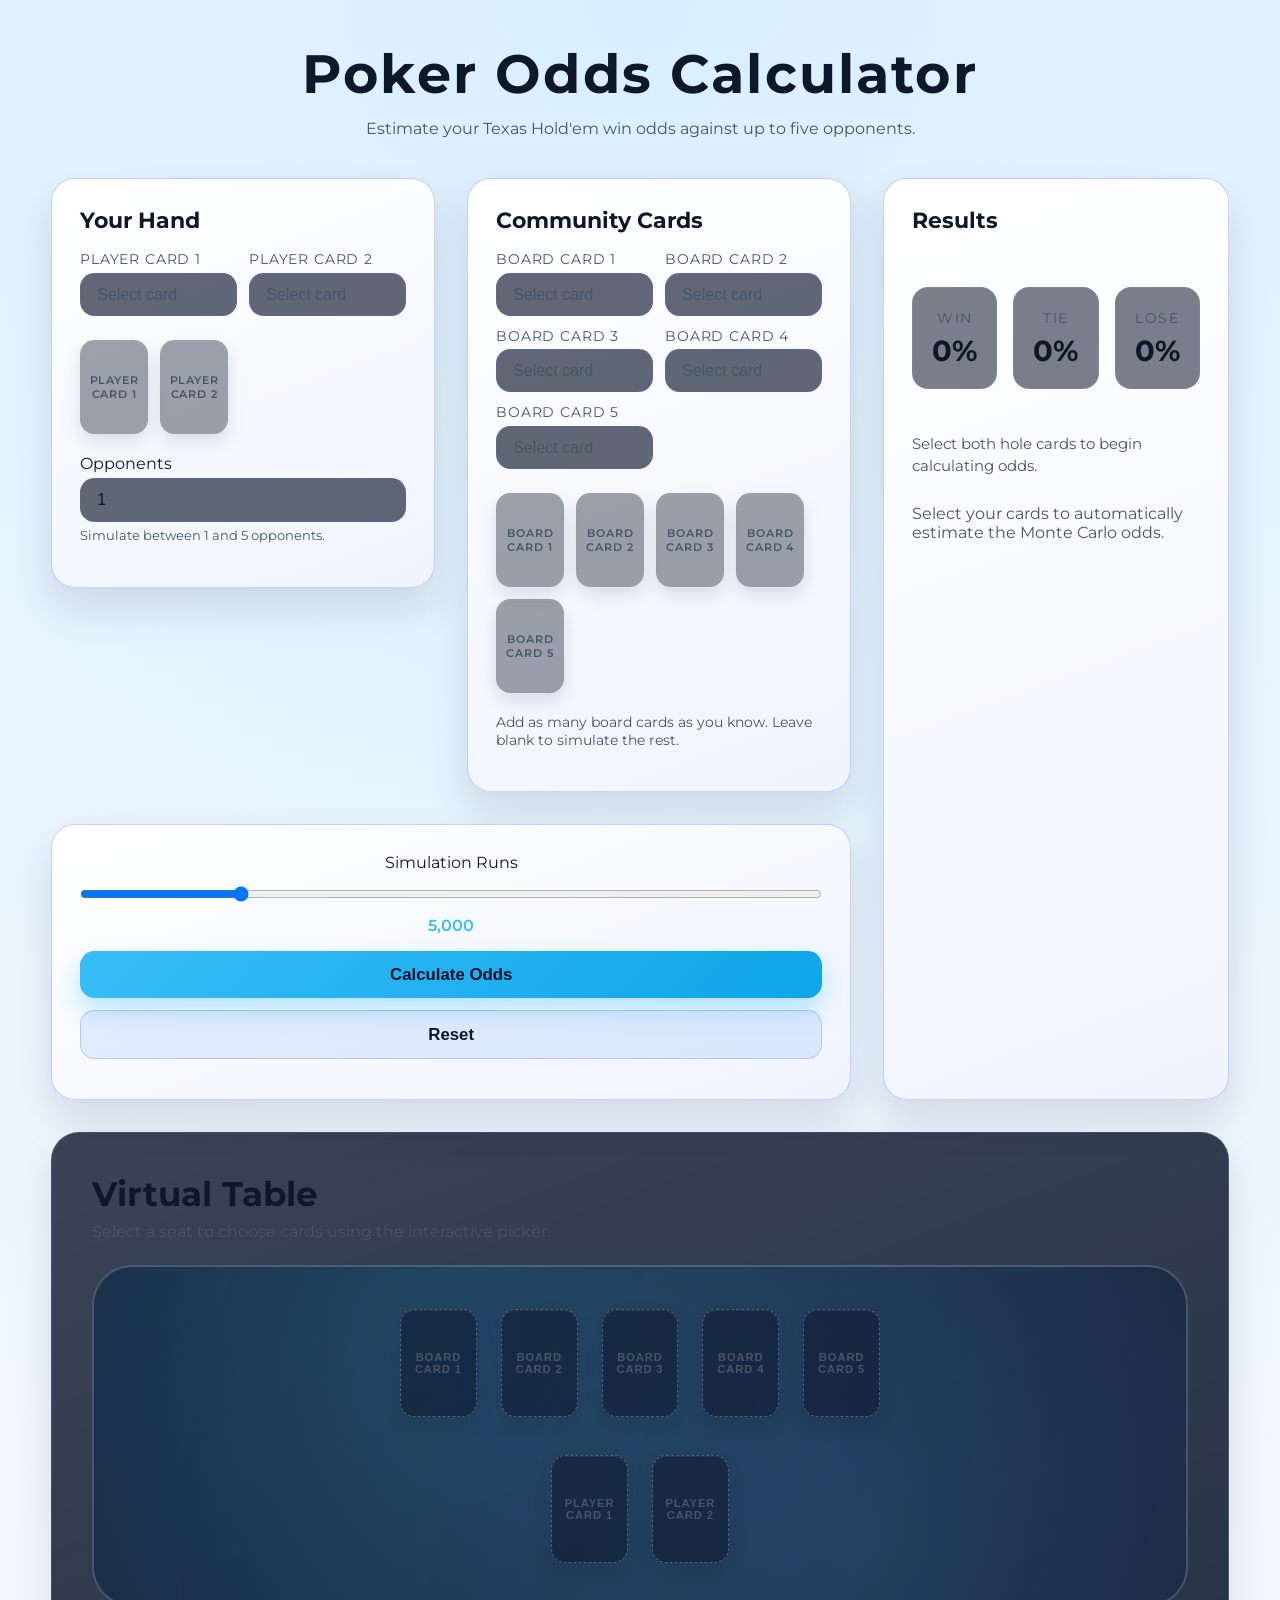
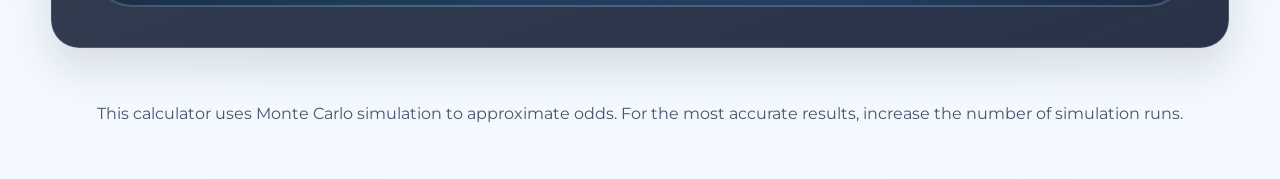
==== index.html @ e9b0ebd6 "Add interactive table picker for card selection" ====
<!DOCTYPE html>
<html lang="en">
  <head>
    <meta charset="UTF-8" />
    <meta name="viewport" content="width=device-width, initial-scale=1.0" />
    <title>Poker Odds Calculator</title>
    <link rel="stylesheet" href="styles.css" />
    <link rel="preconnect" href="https://fonts.googleapis.com" />
    <link rel="preconnect" href="https://fonts.gstatic.com" crossorigin />
    <link
      href="https://fonts.googleapis.com/css2?family=Montserrat:wght@400;600;700&display=swap"
      rel="stylesheet"
    />
  </head>
  <body>
    <header class="app-header">
      <h1>Poker Odds Calculator</h1>
      <p>Estimate your Texas Hold'em win odds against up to five opponents.</p>
    </header>

    <main class="app-container">
      <section class="poker-table" aria-label="Interactive poker table">
        <div class="table-intro">
          <h2>Virtual Table</h2>
          <p>Select a seat to choose cards using the interactive picker.</p>
        </div>
        <div class="table-felt">
          <div class="table-row table-row--board" role="group" aria-label="Community cards">
            <button
              type="button"
              class="table-card-slot"
              data-card-slot="community-cards-1"
            ></button>
            <button
              type="button"
              class="table-card-slot"
              data-card-slot="community-cards-2"
            ></button>
            <button
              type="button"
              class="table-card-slot"
              data-card-slot="community-cards-3"
            ></button>
            <button
              type="button"
              class="table-card-slot"
              data-card-slot="community-cards-4"
            ></button>
            <button
              type="button"
              class="table-card-slot"
              data-card-slot="community-cards-5"
            ></button>
          </div>
          <div class="table-row table-row--player" role="group" aria-label="Your hand">
            <button
              type="button"
              class="table-card-slot"
              data-card-slot="player-cards-1"
            ></button>
            <button
              type="button"
              class="table-card-slot"
              data-card-slot="player-cards-2"
            ></button>
          </div>
        </div>
      </section>

      <section class="card-inputs card-inputs--player">
        <h2>Your Hand</h2>
        <div class="card-select-group" id="player-cards"></div>
        <div
          class="card-preview"
          id="player-preview"
          aria-live="polite"
          aria-label="Selected player cards"
        ></div>

        <div class="form-row">
          <label for="opponent-count">Opponents</label>
          <input
            id="opponent-count"
            type="number"
            min="1"
            max="5"
            value="1"
            aria-describedby="opponent-help"
          />
          <small id="opponent-help">Simulate between 1 and 5 opponents.</small>
        </div>
      </section>

      <section class="card-inputs card-inputs--community">
        <h2>Community Cards</h2>
        <div class="card-select-group" id="community-cards"></div>
        <div
          class="card-preview"
          id="community-preview"
          aria-live="polite"
          aria-label="Selected community cards"
        ></div>
        <p class="helper-text">
          Add as many board cards as you know. Leave blank to simulate the rest.
        </p>
      </section>

      <section class="controls">
        <div class="form-row slider-row">
          <label for="simulation-count">Simulation Runs</label>
          <input
            id="simulation-count"
            type="range"
            min="1000"
            max="20000"
            step="1000"
            value="5000"
          />
          <output id="simulation-output" for="simulation-count">5,000</output>
        </div>

        <button id="calculate-button" class="primary-button">Calculate Odds</button>
        <button id="reset-button" class="secondary-button">Reset</button>
      </section>

      <section class="results" aria-live="polite">
        <h2>Results</h2>
        <div class="results-grid">
          <div class="result-card">
            <span class="result-label">Win</span>
            <span class="result-value" id="win-percentage">0%</span>
          </div>
          <div class="result-card">
            <span class="result-label">Tie</span>
            <span class="result-value" id="tie-percentage">0%</span>
          </div>
          <div class="result-card">
            <span class="result-label">Lose</span>
            <span class="result-value" id="loss-percentage">0%</span>
          </div>
        </div>
        <p class="hand-summary" id="hand-summary">
          Select your cards to see them displayed here and learn your current best hand.
        </p>
        <p class="results-meta" id="results-meta">
          Select your cards to automatically run a Monte Carlo simulation. You can also
          press "Calculate" to refresh on demand.
        </p>
      </section>
    </main>

    <footer class="app-footer">
      <p>
        This calculator uses Monte Carlo simulation to approximate odds. For the most
        accurate results, increase the number of simulation runs.
      </p>
    </footer>

    <div class="card-modal" id="card-modal" aria-hidden="true" role="dialog" aria-modal="true">
      <div class="card-modal__backdrop" data-modal-close></div>
      <div class="card-modal__dialog" role="document">
        <header class="card-modal__header">
          <h3 id="card-modal-title">Choose a card</h3>
          <p id="card-modal-subtitle">Select an available card for this position.</p>
          <button type="button" class="card-modal__close" data-modal-close aria-label="Close picker">
            &times;
          </button>
        </header>
        <div class="card-modal__grid" id="card-choice-grid"></div>
        <div class="card-modal__actions">
          <button type="button" class="secondary-button" id="card-clear-button">Clear card</button>
          <button type="button" class="secondary-button" data-modal-close>Cancel</button>
        </div>
      </div>
    </div>

    <script src="script.js"></script>
  </body>
</html>
---- styles.css ----
:root {
  color-scheme: dark light;
  font-family: 'Montserrat', system-ui, -apple-system, BlinkMacSystemFont,
    'Segoe UI', sans-serif;
  --bg: #0f172a;
  --surface: #111c34;
  --surface-alt: #1b2945;
  --accent: #38bdf8;
  --accent-strong: #0ea5e9;
  --text: #f8fafc;
  --text-muted: #cbd5f5;
  --card-red: #f87171;
  --card-black: #f8fafc;
  --border: rgba(148, 163, 184, 0.3);
  --shadow: rgba(15, 23, 42, 0.4);
}

* {
  box-sizing: border-box;
}

body {
  margin: 0;
  background: radial-gradient(circle at top, rgba(59, 130, 246, 0.15), transparent),
    var(--bg);
  color: var(--text);
  min-height: 100vh;
  display: flex;
  flex-direction: column;
}

.app-header,
.app-footer {
  text-align: center;
  padding: 2.5rem 1.5rem 1.5rem;
}

.app-header h1 {
  margin: 0;
  font-size: clamp(2rem, 3vw + 1rem, 3.5rem);
  letter-spacing: 0.04em;
}

.app-header p {
  margin-top: 0.75rem;
  color: var(--text-muted);
}

.app-container {
  width: min(1100px, 92vw);
  margin: 0 auto;
  display: grid;
  gap: 2rem;
  grid-template-columns: repeat(auto-fit, minmax(280px, 1fr));
  align-items: start;
}

.poker-table {
  grid-column: 1 / -1;
  display: grid;
  gap: 1.5rem;
  background: linear-gradient(160deg, rgba(15, 23, 42, 0.8), rgba(17, 28, 52, 0.9));
  border-radius: 1.75rem;
  padding: clamp(1.5rem, 2vw + 1rem, 2.5rem);
  box-shadow: 0 20px 40px var(--shadow);
  border: 1px solid rgba(148, 163, 184, 0.25);
}

.table-intro h2 {
  margin: 0;
  font-size: clamp(1.5rem, 1.5vw + 1rem, 2.1rem);
}

.table-intro p {
  margin: 0.5rem 0 0;
  color: var(--text-muted);
}

.table-felt {
  background: radial-gradient(circle at 30% 20%, rgba(56, 189, 248, 0.2), transparent),
    radial-gradient(circle at 70% 80%, rgba(96, 165, 250, 0.18), transparent),
    rgba(15, 23, 42, 0.8);
  border-radius: 2.5rem;
  padding: clamp(1.5rem, 2vw + 1rem, 2.75rem);
  border: 2px solid rgba(148, 163, 184, 0.35);
  display: grid;
  gap: clamp(1.25rem, 2vw, 2.25rem);
  position: relative;
}

.table-row {
  display: flex;
  justify-content: center;
  gap: clamp(0.75rem, 2vw, 1.5rem);
  flex-wrap: wrap;
}

.table-row--player {
  margin-top: clamp(0.5rem, 1vw, 1rem);
}

.table-card-slot {
  background: none;
  border: none;
  padding: 0;
  cursor: pointer;
  display: inline-flex;
  border-radius: 1rem;
  transition: transform 0.2s ease, box-shadow 0.2s ease;
}

.table-card-slot:focus-visible {
  outline: none;
  box-shadow: 0 0 0 3px rgba(56, 189, 248, 0.6);
}

.table-card-slot:hover .card-visual {
  transform: translateY(-3px);
}

.table-card-slot .card-visual {
  width: clamp(76px, 6vw, 92px);
  height: clamp(108px, 7.5vw, 128px);
}

.table-card-slot .card-visual.card-empty {
  background: rgba(15, 23, 42, 0.55);
  border-style: dashed;
}

.card-inputs,
.controls,
.results {
  background: linear-gradient(160deg, var(--surface), var(--surface-alt));
  border-radius: 1.5rem;
  padding: 1.75rem;
  box-shadow: 0 20px 40px var(--shadow);
  border: 1px solid var(--border);
}

.card-inputs h2,
.controls h2,
.results h2 {
  margin-top: 0;
  font-size: 1.35rem;
}

.card-select-group {
  display: grid;
  grid-template-columns: repeat(auto-fit, minmax(120px, 1fr));
  gap: 0.75rem;
  margin: 1rem 0 1.5rem;
}

.card-select {
  display: flex;
  flex-direction: column;
  gap: 0.35rem;
}

.card-select label {
  font-size: 0.85rem;
  letter-spacing: 0.06em;
  text-transform: uppercase;
  color: var(--text-muted);
}

.card-preview {
  display: flex;
  flex-wrap: wrap;
  gap: 0.75rem;
  margin: 0.5rem 0 1.25rem;
}

.card-visual {
  width: 68px;
  height: 94px;
  border-radius: 0.9rem;
  border: 1px solid rgba(148, 163, 184, 0.4);
  background: linear-gradient(145deg, rgba(15, 23, 42, 0.95), rgba(17, 25, 40, 0.9));
  display: flex;
  flex-direction: column;
  align-items: center;
  justify-content: center;
  gap: 0.2rem;
  box-shadow: inset 0 1px 0 rgba(255, 255, 255, 0.06), 0 8px 18px var(--shadow);
  font-weight: 600;
  color: var(--text);
  transition: transform 0.2s ease, box-shadow 0.2s ease;
}

.card-visual:not(.card-empty):hover {
  transform: translateY(-2px);
  box-shadow: inset 0 1px 0 rgba(255, 255, 255, 0.1), 0 12px 26px var(--shadow);
}

.card-visual.card-red .card-rank,
.card-visual.card-red .card-suit {
  color: var(--card-red);
}

.card-empty {
  background: rgba(15, 23, 42, 0.4);
  border: 1px dashed rgba(148, 163, 184, 0.45);
  color: var(--text-muted);
}

.card-slot {
  font-size: 0.7rem;
  text-transform: uppercase;
  letter-spacing: 0.08em;
  text-align: center;
  padding: 0 0.5rem;
}

.card-rank {
  font-size: 1.8rem;
  line-height: 1;
}

.card-suit {
  font-size: 1.35rem;
  line-height: 1;
}

.card-modal {
  position: fixed;
  inset: 0;
  display: none;
  align-items: center;
  justify-content: center;
  padding: 1.5rem;
  z-index: 1000;
}

.card-modal.is-open {
  display: flex;
}

.card-modal__backdrop {
  position: absolute;
  inset: 0;
  background: rgba(8, 15, 30, 0.8);
  backdrop-filter: blur(6px);
}

.card-modal__dialog {
  position: relative;
  background: linear-gradient(165deg, rgba(17, 27, 45, 0.98), rgba(11, 17, 30, 0.92));
  border-radius: 1.5rem;
  padding: clamp(1.5rem, 2vw + 1rem, 2.5rem);
  border: 1px solid rgba(148, 163, 184, 0.35);
  box-shadow: 0 20px 60px rgba(8, 15, 30, 0.8);
  width: min(640px, 94vw);
  max-height: 90vh;
  display: flex;
  flex-direction: column;
  gap: 1.25rem;
}

.card-modal__header {
  display: flex;
  flex-direction: column;
  gap: 0.35rem;
}

.card-modal__header h3 {
  margin: 0;
  font-size: 1.5rem;
}

.card-modal__header p {
  margin: 0;
  color: var(--text-muted);
  font-size: 0.95rem;
}

.card-modal__close {
  position: absolute;
  top: 1rem;
  right: 1rem;
  width: 2.25rem;
  height: 2.25rem;
  border-radius: 50%;
  border: none;
  background: rgba(148, 163, 184, 0.15);
  color: var(--text);
  font-size: 1.5rem;
  cursor: pointer;
  transition: background 0.2s ease, transform 0.2s ease;
}

.card-modal__close:hover {
  background: rgba(56, 189, 248, 0.25);
  transform: rotate(90deg);
}

.card-modal__grid {
  display: grid;
  grid-template-columns: repeat(auto-fit, minmax(88px, 1fr));
  gap: 0.75rem;
  overflow-y: auto;
  padding-right: 0.35rem;
}

.card-choice {
  background: none;
  border: none;
  padding: 0;
  cursor: pointer;
  border-radius: 1rem;
  transition: transform 0.2s ease, box-shadow 0.2s ease;
}

.card-choice:focus-visible {
  outline: none;
  box-shadow: 0 0 0 3px rgba(56, 189, 248, 0.6);
}

.card-choice:hover .card-visual {
  transform: translateY(-3px);
}

.card-choice[disabled] {
  cursor: not-allowed;
  opacity: 0.4;
}

.card-choice.selected .card-visual {
  box-shadow: 0 0 0 3px rgba(56, 189, 248, 0.5), 0 12px 24px var(--shadow);
}

.card-choice .card-visual {
  width: 72px;
  height: 100px;
}

.card-modal__actions {
  display: flex;
  justify-content: flex-end;
  gap: 0.75rem;
  flex-wrap: wrap;
}

.card-modal__actions .secondary-button {
  min-width: 120px;
}

body.modal-open {
  overflow: hidden;
}

select,
input[type='number'] {
  appearance: none;
  background: rgba(15, 23, 42, 0.65);
  border: 1px solid var(--border);
  border-radius: 0.9rem;
  padding: 0.75rem 1rem;
  color: var(--text);
  font-size: 1rem;
  transition: border 0.2s ease, box-shadow 0.2s ease;
}

select:focus,
input[type='number']:focus,
input[type='range']:focus {
  outline: none;
  border-color: var(--accent);
  box-shadow: 0 0 0 3px rgba(56, 189, 248, 0.35);
}

.form-row {
  display: flex;
  flex-direction: column;
  gap: 0.35rem;
  margin-bottom: 1rem;
}

small {
  color: var(--text-muted);
  font-size: 0.8rem;
}

.helper-text {
  margin-top: 0;
  color: var(--text-muted);
  font-size: 0.9rem;
}

.slider-row {
  align-items: center;
  gap: 0.75rem;
}

#simulation-count {
  width: 100%;
}

output {
  font-weight: 600;
  color: var(--accent);
}

.primary-button,
.secondary-button {
  width: 100%;
  padding: 0.85rem 1rem;
  font-size: 1.05rem;
  border-radius: 0.9rem;
  border: none;
  cursor: pointer;
  font-weight: 600;
  transition: transform 0.15s ease, box-shadow 0.2s ease, background 0.2s ease;
  margin-bottom: 0.75rem;
}

.primary-button {
  background: linear-gradient(135deg, var(--accent), var(--accent-strong));
  color: #04122c;
  box-shadow: 0 12px 25px rgba(56, 189, 248, 0.35);
}

.primary-button:hover {
  transform: translateY(-2px);
  box-shadow: 0 16px 30px rgba(56, 189, 248, 0.45);
}

.secondary-button {
  background: rgba(15, 23, 42, 0.65);
  color: var(--text);
  border: 1px solid var(--border);
}

.secondary-button:hover {
  background: rgba(15, 23, 42, 0.85);
}

.results-grid {
  display: grid;
  grid-template-columns: repeat(auto-fit, minmax(140px, 1fr));
  gap: 1rem;
  margin: 1rem 0 1.5rem;
}

.result-card {
  background: rgba(15, 23, 42, 0.55);
  border-radius: 1rem;
  padding: 1.25rem 1rem;
  text-align: center;
  border: 1px solid rgba(148, 163, 184, 0.2);
}

@media (min-width: 1080px) {
  .app-container {
    width: min(1280px, 92vw);
    grid-template-columns: minmax(320px, 1fr) minmax(320px, 1fr) minmax(320px, 0.9fr);
    grid-template-areas:
      'player community results'
      'controls controls results';
  }

  .card-inputs--player {
    grid-area: player;
  }

  .card-inputs--community {
    grid-area: community;
  }

  .controls {
    grid-area: controls;
  }

  .results {
    grid-area: results;
    display: flex;
    flex-direction: column;
    gap: 1.25rem;
    min-height: 100%;
  }

  .results .hand-summary {
    margin-top: 0;
  }

  .results-grid {
    grid-template-columns: repeat(3, minmax(0, 1fr));
  }

  .results-meta {
    margin-top: auto;
  }
}

.result-label {
  text-transform: uppercase;
  font-size: 0.85rem;
  color: var(--text-muted);
  letter-spacing: 0.1em;
}

.result-value {
  display: block;
  font-size: 1.8rem;
  font-weight: 700;
  margin-top: 0.35rem;
}

.results-meta {
  margin: 0;
  color: var(--text-muted);
}

.hand-summary {
  margin: 1.5rem 0 0.35rem;
  color: var(--text-muted);
  font-size: 0.95rem;
  line-height: 1.5;
}

.results-meta.error {
  color: #fca5a5;
}

.app-footer {
  margin-top: auto;
  color: var(--text-muted);
  padding-bottom: 2.5rem;
}

@media (max-width: 768px) {
  .app-container {
    width: min(540px, 94vw);
    grid-template-columns: 1fr;
  }

  .card-select-group {
    grid-template-columns: repeat(auto-fit, minmax(140px, 1fr));
  }
}

@media (max-width: 520px) {
  body {
    font-size: 15px;
  }

  .app-header,
  .app-footer {
    padding-inline: 1rem;
  }

  .card-select-group {
    grid-template-columns: repeat(2, minmax(0, 1fr));
  }

  .results-grid {
    grid-template-columns: 1fr;
  }
}

@media (prefers-color-scheme: light) {
  :root {
    --bg: #f5f9ff;
    --surface: #ffffff;
    --surface-alt: #eff4ff;
    --text: #0f172a;
    --text-muted: #475569;
    --border: rgba(99, 102, 241, 0.3);
    --shadow: rgba(15, 23, 42, 0.12);
  }

  body {
    background: radial-gradient(circle at top, rgba(14, 165, 233, 0.12), transparent),
      var(--bg);
  }

  .secondary-button {
    background: rgba(59, 130, 246, 0.12);
    color: var(--text);
  }
}
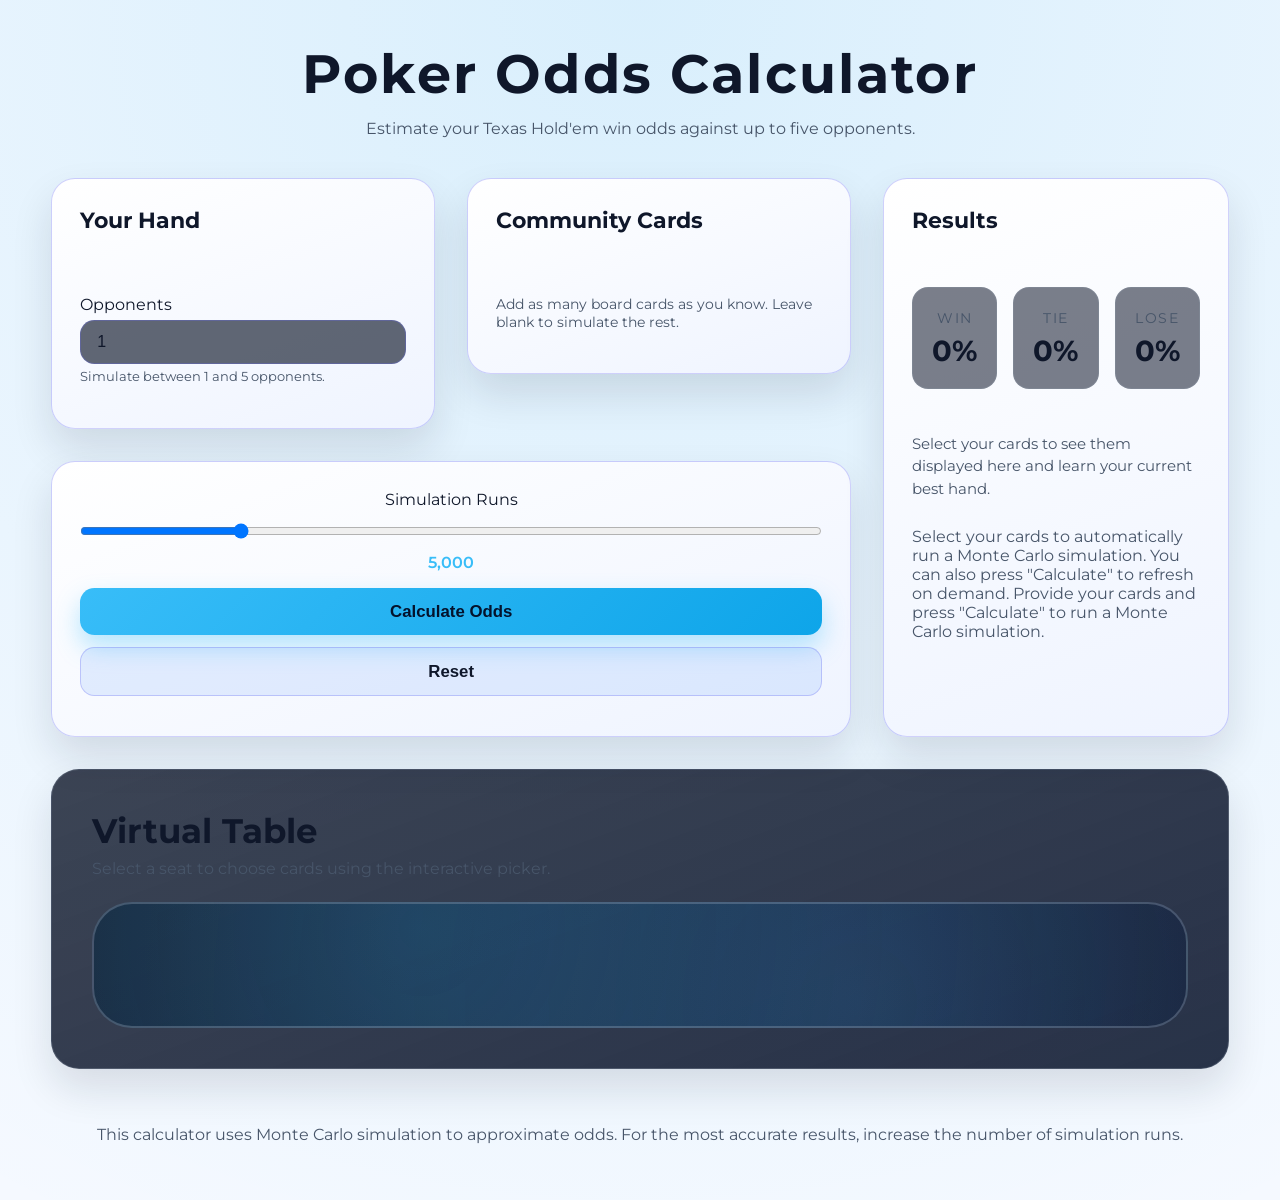
==== commit c67606f6: "Merge branch 'main' into codex/add-poke-odds-calculator-for-mobile-2ynuga" ====
--- a/index.html
+++ b/index.html
@@ -145,6 +145,7 @@
         <p class="results-meta" id="results-meta">
           Select your cards to automatically run a Monte Carlo simulation. You can also
           press "Calculate" to refresh on demand.
+          Provide your cards and press "Calculate" to run a Monte Carlo simulation.
         </p>
       </section>
     </main>
--- a/styles.css
+++ b/styles.css
@@ -197,6 +197,7 @@
 .card-visual.card-red .card-rank,
 .card-visual.card-red .card-suit {
   color: var(--card-red);
+  color: #f87171;
 }
 
 .card-empty {
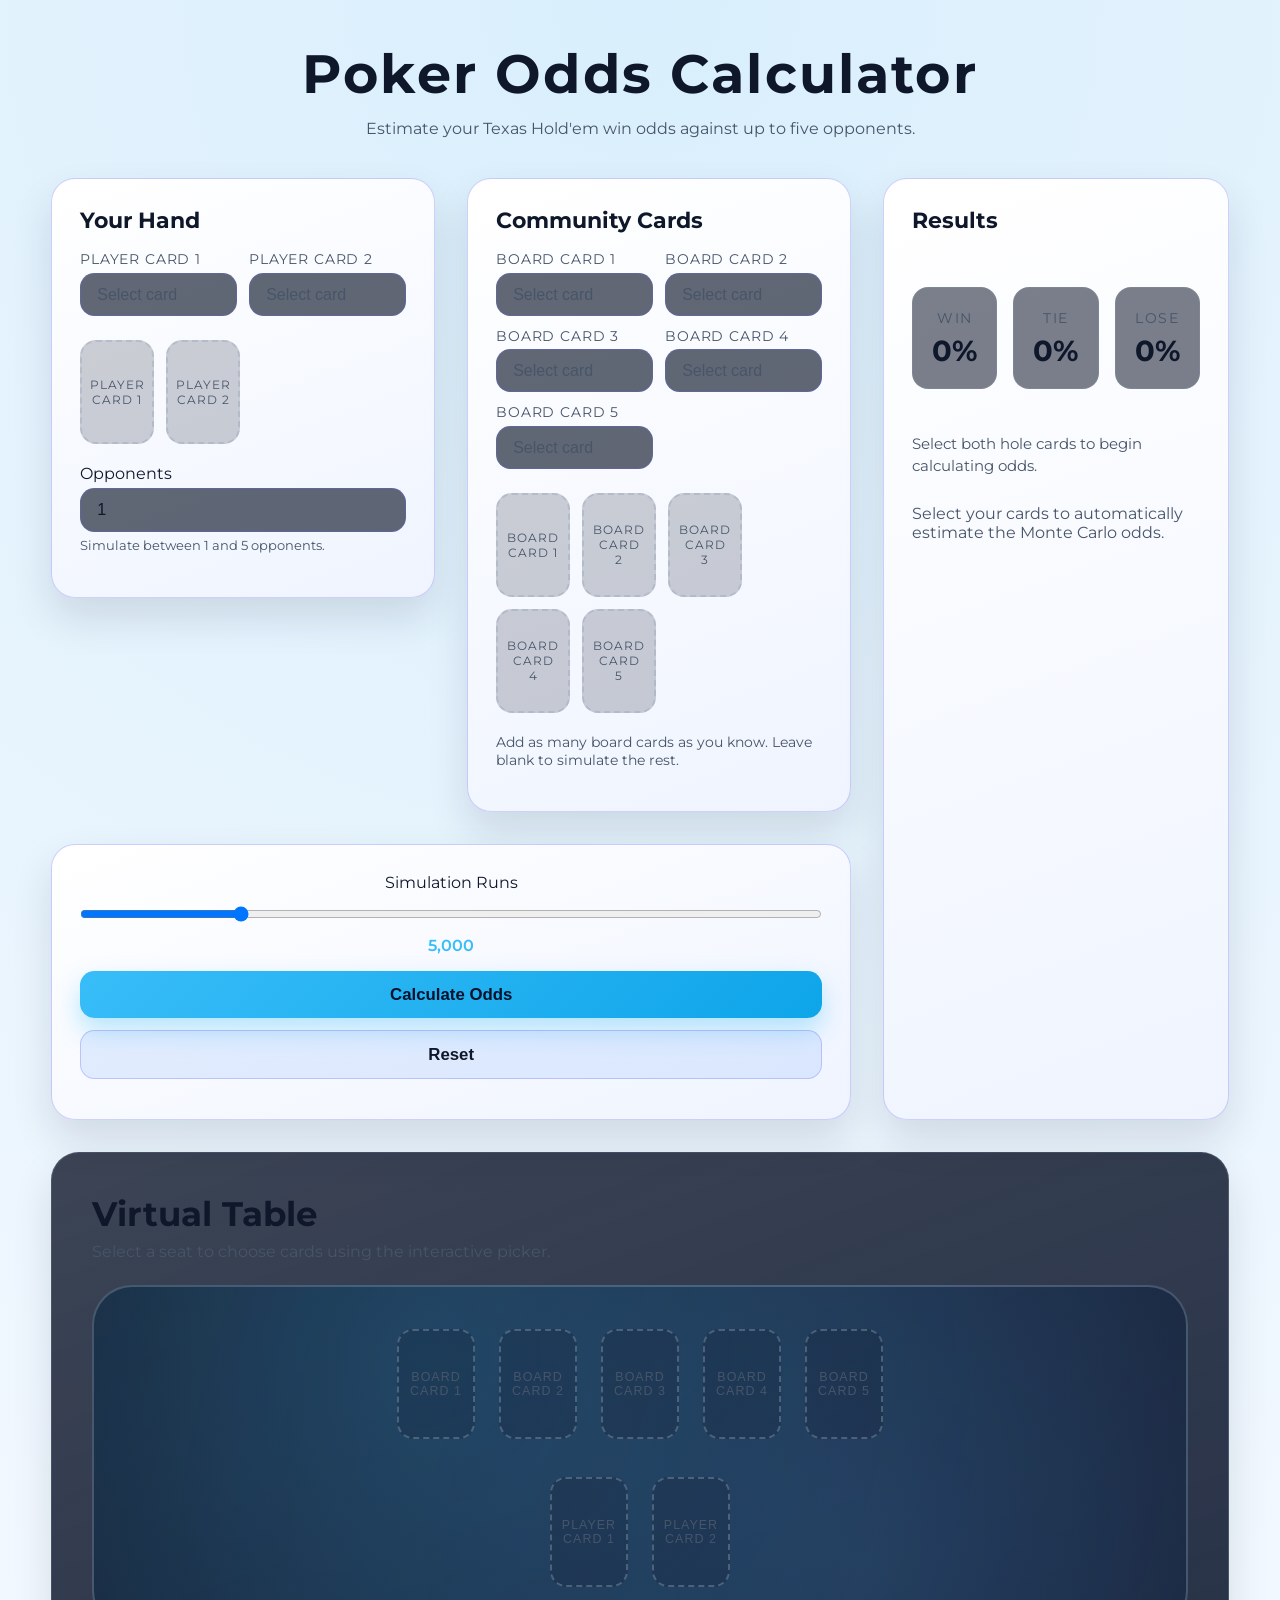
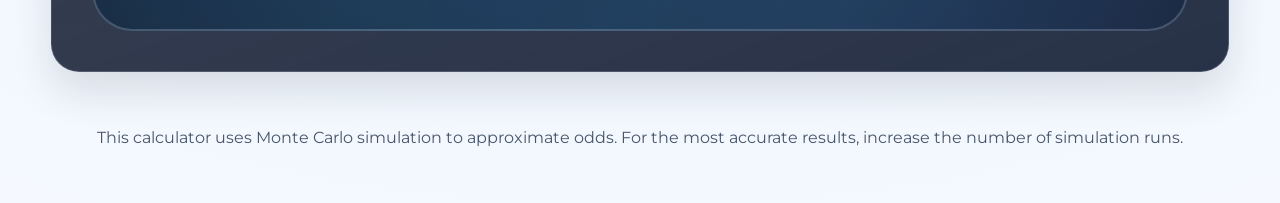
==== commit 5ddc4ed5: "Render full card faces on the virtual table" ====
--- a/index.html
+++ b/index.html
@@ -145,7 +145,6 @@
         <p class="results-meta" id="results-meta">
           Select your cards to automatically run a Monte Carlo simulation. You can also
           press "Calculate" to refresh on demand.
-          Provide your cards and press "Calculate" to run a Monte Carlo simulation.
         </p>
       </section>
     </main>
--- a/styles.css
+++ b/styles.css
@@ -13,6 +13,8 @@
   --card-black: #f8fafc;
   --border: rgba(148, 163, 184, 0.3);
   --shadow: rgba(15, 23, 42, 0.4);
+  --card-surface: linear-gradient(145deg, #ffffff, #e2e8f0);
+  --card-outline: rgba(15, 23, 42, 0.16);
 }
 
 * {
@@ -119,13 +121,8 @@
 }
 
 .table-card-slot .card-visual {
-  width: clamp(76px, 6vw, 92px);
-  height: clamp(108px, 7.5vw, 128px);
-}
-
-.table-card-slot .card-visual.card-empty {
-  background: rgba(15, 23, 42, 0.55);
-  border-style: dashed;
+  width: clamp(78px, 6vw, 96px);
+  height: clamp(110px, 7.5vw, 134px);
 }
 
 .card-inputs,
@@ -173,54 +170,102 @@
 }
 
 .card-visual {
-  width: 68px;
-  height: 94px;
-  border-radius: 0.9rem;
-  border: 1px solid rgba(148, 163, 184, 0.4);
-  background: linear-gradient(145deg, rgba(15, 23, 42, 0.95), rgba(17, 25, 40, 0.9));
+  width: 74px;
+  height: 104px;
+  border-radius: 1rem;
+  border: 2px solid var(--card-outline);
+  background: var(--card-surface);
   display: flex;
   flex-direction: column;
+  justify-content: space-between;
+  padding: 0.55rem 0.65rem;
+  color: var(--card-black);
+  box-shadow: 0 10px 18px rgba(15, 23, 42, 0.35), inset 0 0 0 1px rgba(255, 255, 255, 0.6);
+  position: relative;
+  transition: transform 0.2s ease, box-shadow 0.2s ease;
+}
+
+.card-visual::after {
+  content: '';
+  position: absolute;
+  inset: 0.35rem;
+  border-radius: 0.75rem;
+  pointer-events: none;
+  border: 1px solid rgba(148, 163, 184, 0.25);
+}
+
+.card-visual:not(.card-empty):hover {
+  transform: translateY(-4px);
+  box-shadow: 0 16px 26px rgba(15, 23, 42, 0.4), inset 0 0 0 1px rgba(255, 255, 255, 0.6);
+}
+
+.card-visual.card-red {
+  color: var(--card-red);
+}
+
+.card-visual .card-rank,
+.card-visual .card-suit {
+  color: currentColor;
+}
+
+.card-corner {
+  display: flex;
+  flex-direction: column;
+  line-height: 1;
+  font-size: 1rem;
+  font-weight: 700;
+  z-index: 1;
+}
+
+.card-corner--top {
+  align-items: flex-start;
+}
+
+.card-corner--bottom {
+  align-items: flex-end;
+  align-self: flex-end;
+  transform: rotate(180deg);
+}
+
+.card-center {
+  flex: 1;
+  display: flex;
   align-items: center;
   justify-content: center;
-  gap: 0.2rem;
-  box-shadow: inset 0 1px 0 rgba(255, 255, 255, 0.06), 0 8px 18px var(--shadow);
-  font-weight: 600;
-  color: var(--text);
-  transition: transform 0.2s ease, box-shadow 0.2s ease;
-}
-
-.card-visual:not(.card-empty):hover {
-  transform: translateY(-2px);
-  box-shadow: inset 0 1px 0 rgba(255, 255, 255, 0.1), 0 12px 26px var(--shadow);
-}
-
-.card-visual.card-red .card-rank,
-.card-visual.card-red .card-suit {
-  color: var(--card-red);
-  color: #f87171;
-}
-
-.card-empty {
-  background: rgba(15, 23, 42, 0.4);
-  border: 1px dashed rgba(148, 163, 184, 0.45);
-  color: var(--text-muted);
-}
-
-.card-slot {
-  font-size: 0.7rem;
+  z-index: 1;
+}
+
+.card-suit--large {
+  font-size: 2.6rem;
+}
+
+.card-visual.card-empty {
+  justify-content: center;
+  align-items: center;
+  background: rgba(15, 23, 42, 0.2);
+  border: 2px dashed rgba(148, 163, 184, 0.4);
+  color: var(--text-muted);
+  box-shadow: none;
+}
+
+.card-visual.card-empty::after {
+  display: none;
+}
+
+.card-slot-label {
+  font-size: 0.78rem;
+  letter-spacing: 0.08em;
   text-transform: uppercase;
-  letter-spacing: 0.08em;
   text-align: center;
-  padding: 0 0.5rem;
 }
 
 .card-rank {
-  font-size: 1.8rem;
+  font-size: 1.05rem;
   line-height: 1;
 }
 
 .card-suit {
-  font-size: 1.35rem;
+  font-size: 1.1rem;
   line-height: 1;
 }
 
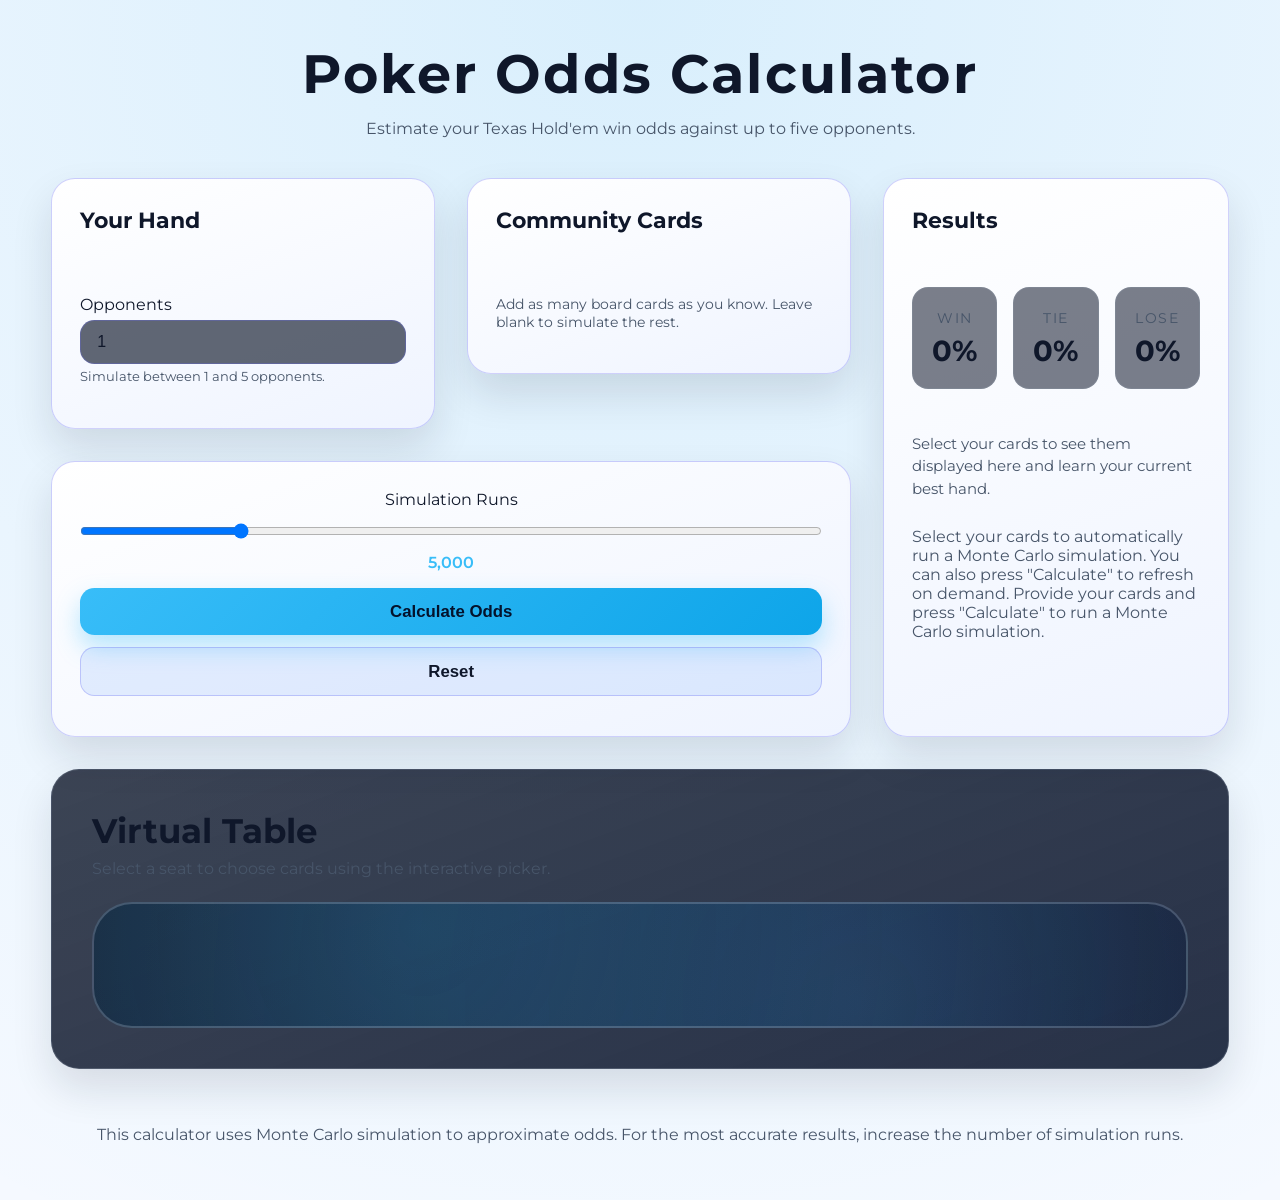
==== commit 1bf01e51: "Merge branch 'main' into codex/add-poke-odds-calculator-for-mobile-jtzg8f" ====
--- a/index.html
+++ b/index.html
@@ -145,6 +145,7 @@
         <p class="results-meta" id="results-meta">
           Select your cards to automatically run a Monte Carlo simulation. You can also
           press "Calculate" to refresh on demand.
+          Provide your cards and press "Calculate" to run a Monte Carlo simulation.
         </p>
       </section>
     </main>
--- a/styles.css
+++ b/styles.css
@@ -10,11 +10,14 @@
   --text: #f8fafc;
   --text-muted: #cbd5f5;
   --card-red: #f87171;
-  --card-black: #f8fafc;
+  --card-black: #1f2937;
   --border: rgba(148, 163, 184, 0.3);
   --shadow: rgba(15, 23, 42, 0.4);
   --card-surface: linear-gradient(145deg, #ffffff, #e2e8f0);
   --card-outline: rgba(15, 23, 42, 0.16);
+  --card-black: #f8fafc;
+  --border: rgba(148, 163, 184, 0.3);
+  --shadow: rgba(15, 23, 42, 0.4);
 }
 
 * {
@@ -123,6 +126,13 @@
 .table-card-slot .card-visual {
   width: clamp(78px, 6vw, 96px);
   height: clamp(110px, 7.5vw, 134px);
+  width: clamp(76px, 6vw, 92px);
+  height: clamp(108px, 7.5vw, 128px);
+}
+
+.table-card-slot .card-visual.card-empty {
+  background: rgba(15, 23, 42, 0.55);
+  border-style: dashed;
 }
 
 .card-inputs,
@@ -261,11 +271,55 @@
 
 .card-rank {
   font-size: 1.05rem;
+  width: 68px;
+  height: 94px;
+  border-radius: 0.9rem;
+  border: 1px solid rgba(148, 163, 184, 0.4);
+  background: linear-gradient(145deg, rgba(15, 23, 42, 0.95), rgba(17, 25, 40, 0.9));
+  display: flex;
+  flex-direction: column;
+  align-items: center;
+  justify-content: center;
+  gap: 0.2rem;
+  box-shadow: inset 0 1px 0 rgba(255, 255, 255, 0.06), 0 8px 18px var(--shadow);
+  font-weight: 600;
+  color: var(--text);
+  transition: transform 0.2s ease, box-shadow 0.2s ease;
+}
+
+.card-visual:not(.card-empty):hover {
+  transform: translateY(-2px);
+  box-shadow: inset 0 1px 0 rgba(255, 255, 255, 0.1), 0 12px 26px var(--shadow);
+}
+
+.card-visual.card-red .card-rank,
+.card-visual.card-red .card-suit {
+  color: var(--card-red);
+  color: #f87171;
+}
+
+.card-empty {
+  background: rgba(15, 23, 42, 0.4);
+  border: 1px dashed rgba(148, 163, 184, 0.45);
+  color: var(--text-muted);
+}
+
+.card-slot {
+  font-size: 0.7rem;
+  text-transform: uppercase;
+  letter-spacing: 0.08em;
+  text-align: center;
+  padding: 0 0.5rem;
+}
+
+.card-rank {
+  font-size: 1.8rem;
   line-height: 1;
 }
 
 .card-suit {
   font-size: 1.1rem;
+  font-size: 1.35rem;
   line-height: 1;
 }
 
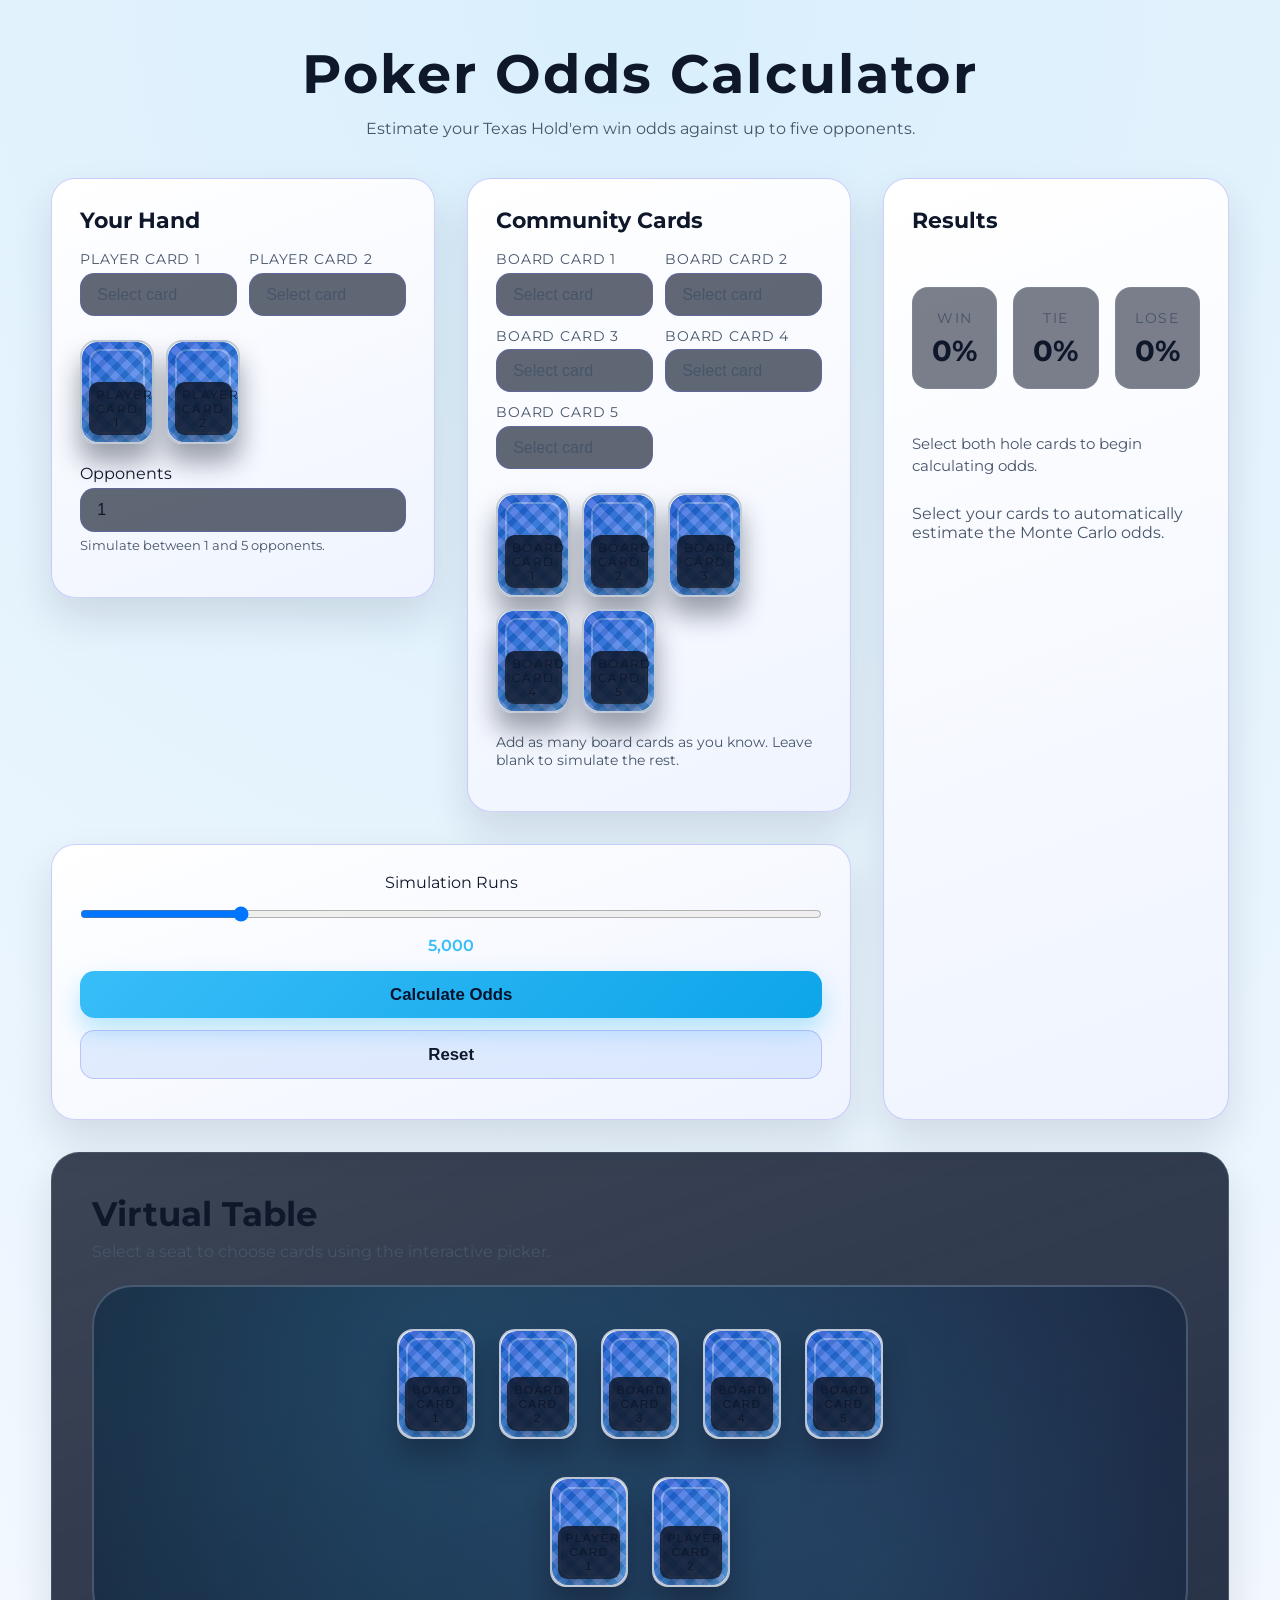
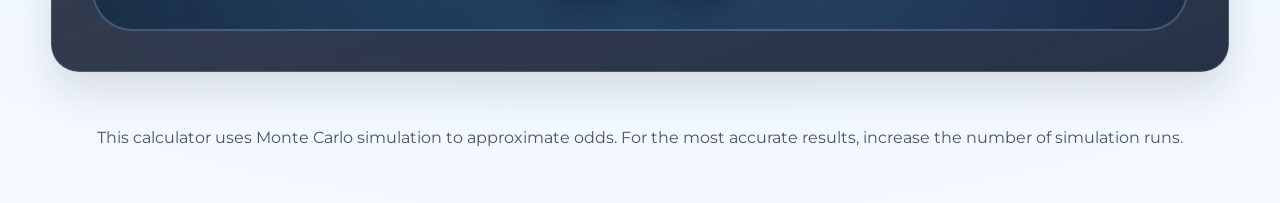
==== commit b6cfe547: "Give table slots visible card backs" ====
--- a/index.html
+++ b/index.html
@@ -145,7 +145,6 @@
         <p class="results-meta" id="results-meta">
           Select your cards to automatically run a Monte Carlo simulation. You can also
           press "Calculate" to refresh on demand.
-          Provide your cards and press "Calculate" to run a Monte Carlo simulation.
         </p>
       </section>
     </main>
--- a/styles.css
+++ b/styles.css
@@ -15,9 +15,6 @@
   --shadow: rgba(15, 23, 42, 0.4);
   --card-surface: linear-gradient(145deg, #ffffff, #e2e8f0);
   --card-outline: rgba(15, 23, 42, 0.16);
-  --card-black: #f8fafc;
-  --border: rgba(148, 163, 184, 0.3);
-  --shadow: rgba(15, 23, 42, 0.4);
 }
 
 * {
@@ -126,13 +123,6 @@
 .table-card-slot .card-visual {
   width: clamp(78px, 6vw, 96px);
   height: clamp(110px, 7.5vw, 134px);
-  width: clamp(76px, 6vw, 92px);
-  height: clamp(108px, 7.5vw, 128px);
-}
-
-.table-card-slot .card-visual.card-empty {
-  background: rgba(15, 23, 42, 0.55);
-  border-style: dashed;
 }
 
 .card-inputs,
@@ -250,12 +240,13 @@
 }
 
 .card-visual.card-empty {
-  justify-content: center;
-  align-items: center;
-  background: rgba(15, 23, 42, 0.2);
-  border: 2px dashed rgba(148, 163, 184, 0.4);
-  color: var(--text-muted);
-  box-shadow: none;
+  justify-content: flex-end;
+  align-items: stretch;
+  padding: 0;
+  background: var(--card-surface);
+  border-color: rgba(148, 163, 184, 0.55);
+  box-shadow: 0 18px 26px rgba(15, 23, 42, 0.4), inset 0 0 0 1px rgba(255, 255, 255, 0.55);
+  overflow: hidden;
 }
 
 .card-visual.card-empty::after {
@@ -263,63 +254,67 @@
 }
 
 .card-slot-label {
-  font-size: 0.78rem;
-  letter-spacing: 0.08em;
+  font-size: 0.74rem;
+  letter-spacing: 0.12em;
   text-transform: uppercase;
   text-align: center;
+  background: rgba(15, 23, 42, 0.85);
+  color: var(--text);
+  padding: 0.35rem 0.45rem;
+  margin: 0.4rem;
+  border-radius: 0.6rem;
+  box-shadow: 0 8px 14px rgba(15, 23, 42, 0.45);
+  z-index: 2;
+}
+
+.card-back {
+  position: absolute;
+  inset: 0;
+  display: flex;
+  align-items: center;
+  justify-content: center;
+  border-radius: inherit;
+  background: linear-gradient(145deg, #1d4ed8, #60a5fa);
+  overflow: hidden;
+}
+
+.card-back::before {
+  content: '';
+  position: absolute;
+  inset: 0.45rem;
+  border-radius: 0.75rem;
+  border: 2px solid rgba(255, 255, 255, 0.5);
+  opacity: 0.65;
+}
+
+.card-back-pattern {
+  width: 140%;
+  height: 140%;
+  background: repeating-linear-gradient(
+      45deg,
+      rgba(255, 255, 255, 0.22),
+      rgba(255, 255, 255, 0.22) 8px,
+      rgba(14, 116, 144, 0.25) 8px,
+      rgba(14, 116, 144, 0.25) 16px
+    ),
+    repeating-linear-gradient(
+      -45deg,
+      rgba(255, 255, 255, 0.14),
+      rgba(255, 255, 255, 0.14) 6px,
+      rgba(8, 47, 73, 0.2) 6px,
+      rgba(8, 47, 73, 0.2) 12px
+    );
+  opacity: 0.7;
+  filter: saturate(120%);
 }
 
 .card-rank {
   font-size: 1.05rem;
-  width: 68px;
-  height: 94px;
-  border-radius: 0.9rem;
-  border: 1px solid rgba(148, 163, 184, 0.4);
-  background: linear-gradient(145deg, rgba(15, 23, 42, 0.95), rgba(17, 25, 40, 0.9));
-  display: flex;
-  flex-direction: column;
-  align-items: center;
-  justify-content: center;
-  gap: 0.2rem;
-  box-shadow: inset 0 1px 0 rgba(255, 255, 255, 0.06), 0 8px 18px var(--shadow);
-  font-weight: 600;
-  color: var(--text);
-  transition: transform 0.2s ease, box-shadow 0.2s ease;
-}
-
-.card-visual:not(.card-empty):hover {
-  transform: translateY(-2px);
-  box-shadow: inset 0 1px 0 rgba(255, 255, 255, 0.1), 0 12px 26px var(--shadow);
-}
-
-.card-visual.card-red .card-rank,
-.card-visual.card-red .card-suit {
-  color: var(--card-red);
-  color: #f87171;
-}
-
-.card-empty {
-  background: rgba(15, 23, 42, 0.4);
-  border: 1px dashed rgba(148, 163, 184, 0.45);
-  color: var(--text-muted);
-}
-
-.card-slot {
-  font-size: 0.7rem;
-  text-transform: uppercase;
-  letter-spacing: 0.08em;
-  text-align: center;
-  padding: 0 0.5rem;
-}
-
-.card-rank {
-  font-size: 1.8rem;
   line-height: 1;
 }
 
 .card-suit {
   font-size: 1.1rem;
-  font-size: 1.35rem;
   line-height: 1;
 }
 
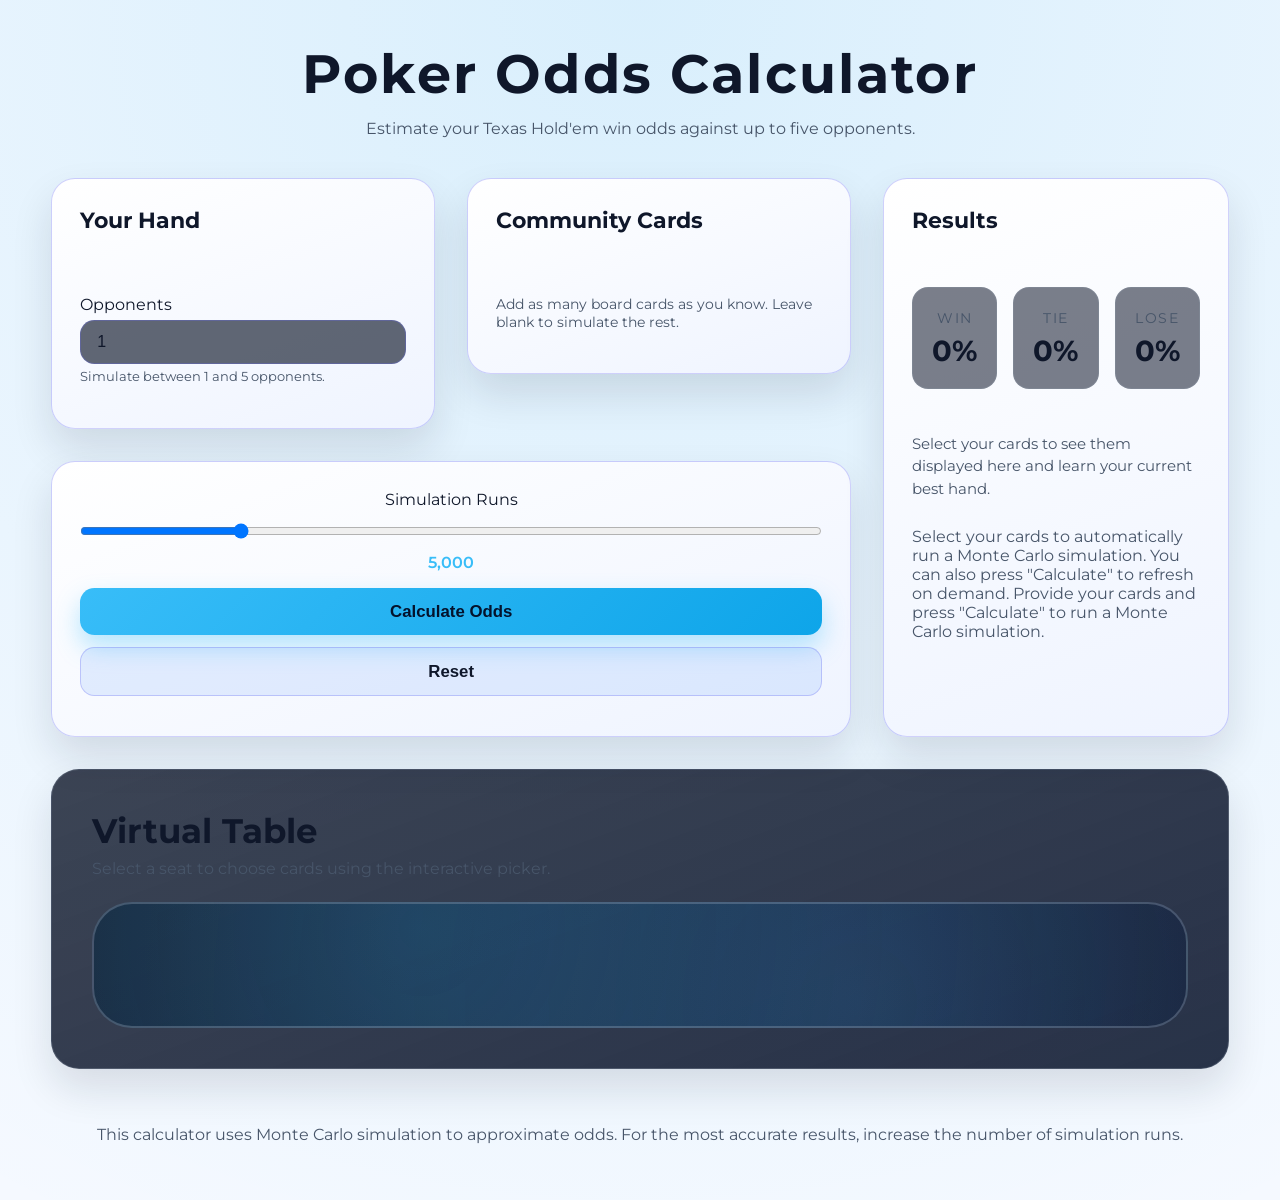
==== commit 92ca9f9e: "Merge branch 'main' into codex/add-poke-odds-calculator-for-mobile-idztr6" ====
--- a/index.html
+++ b/index.html
@@ -145,6 +145,7 @@
         <p class="results-meta" id="results-meta">
           Select your cards to automatically run a Monte Carlo simulation. You can also
           press "Calculate" to refresh on demand.
+          Provide your cards and press "Calculate" to run a Monte Carlo simulation.
         </p>
       </section>
     </main>
--- a/styles.css
+++ b/styles.css
@@ -15,6 +15,9 @@
   --shadow: rgba(15, 23, 42, 0.4);
   --card-surface: linear-gradient(145deg, #ffffff, #e2e8f0);
   --card-outline: rgba(15, 23, 42, 0.16);
+  --card-black: #f8fafc;
+  --border: rgba(148, 163, 184, 0.3);
+  --shadow: rgba(15, 23, 42, 0.4);
 }
 
 * {
@@ -123,6 +126,13 @@
 .table-card-slot .card-visual {
   width: clamp(78px, 6vw, 96px);
   height: clamp(110px, 7.5vw, 134px);
+  width: clamp(76px, 6vw, 92px);
+  height: clamp(108px, 7.5vw, 128px);
+}
+
+.table-card-slot .card-visual.card-empty {
+  background: rgba(15, 23, 42, 0.55);
+  border-style: dashed;
 }
 
 .card-inputs,
@@ -247,6 +257,12 @@
   border-color: rgba(148, 163, 184, 0.55);
   box-shadow: 0 18px 26px rgba(15, 23, 42, 0.4), inset 0 0 0 1px rgba(255, 255, 255, 0.55);
   overflow: hidden;
+  justify-content: center;
+  align-items: center;
+  background: rgba(15, 23, 42, 0.2);
+  border: 2px dashed rgba(148, 163, 184, 0.4);
+  color: var(--text-muted);
+  box-shadow: none;
 }
 
 .card-visual.card-empty::after {
@@ -310,11 +326,63 @@
 
 .card-rank {
   font-size: 1.05rem;
+  font-size: 0.78rem;
+  letter-spacing: 0.08em;
+  text-transform: uppercase;
+  text-align: center;
+}
+
+.card-rank {
+  font-size: 1.05rem;
+  width: 68px;
+  height: 94px;
+  border-radius: 0.9rem;
+  border: 1px solid rgba(148, 163, 184, 0.4);
+  background: linear-gradient(145deg, rgba(15, 23, 42, 0.95), rgba(17, 25, 40, 0.9));
+  display: flex;
+  flex-direction: column;
+  align-items: center;
+  justify-content: center;
+  gap: 0.2rem;
+  box-shadow: inset 0 1px 0 rgba(255, 255, 255, 0.06), 0 8px 18px var(--shadow);
+  font-weight: 600;
+  color: var(--text);
+  transition: transform 0.2s ease, box-shadow 0.2s ease;
+}
+
+.card-visual:not(.card-empty):hover {
+  transform: translateY(-2px);
+  box-shadow: inset 0 1px 0 rgba(255, 255, 255, 0.1), 0 12px 26px var(--shadow);
+}
+
+.card-visual.card-red .card-rank,
+.card-visual.card-red .card-suit {
+  color: var(--card-red);
+  color: #f87171;
+}
+
+.card-empty {
+  background: rgba(15, 23, 42, 0.4);
+  border: 1px dashed rgba(148, 163, 184, 0.45);
+  color: var(--text-muted);
+}
+
+.card-slot {
+  font-size: 0.7rem;
+  text-transform: uppercase;
+  letter-spacing: 0.08em;
+  text-align: center;
+  padding: 0 0.5rem;
+}
+
+.card-rank {
+  font-size: 1.8rem;
   line-height: 1;
 }
 
 .card-suit {
   font-size: 1.1rem;
+  font-size: 1.35rem;
   line-height: 1;
 }
 
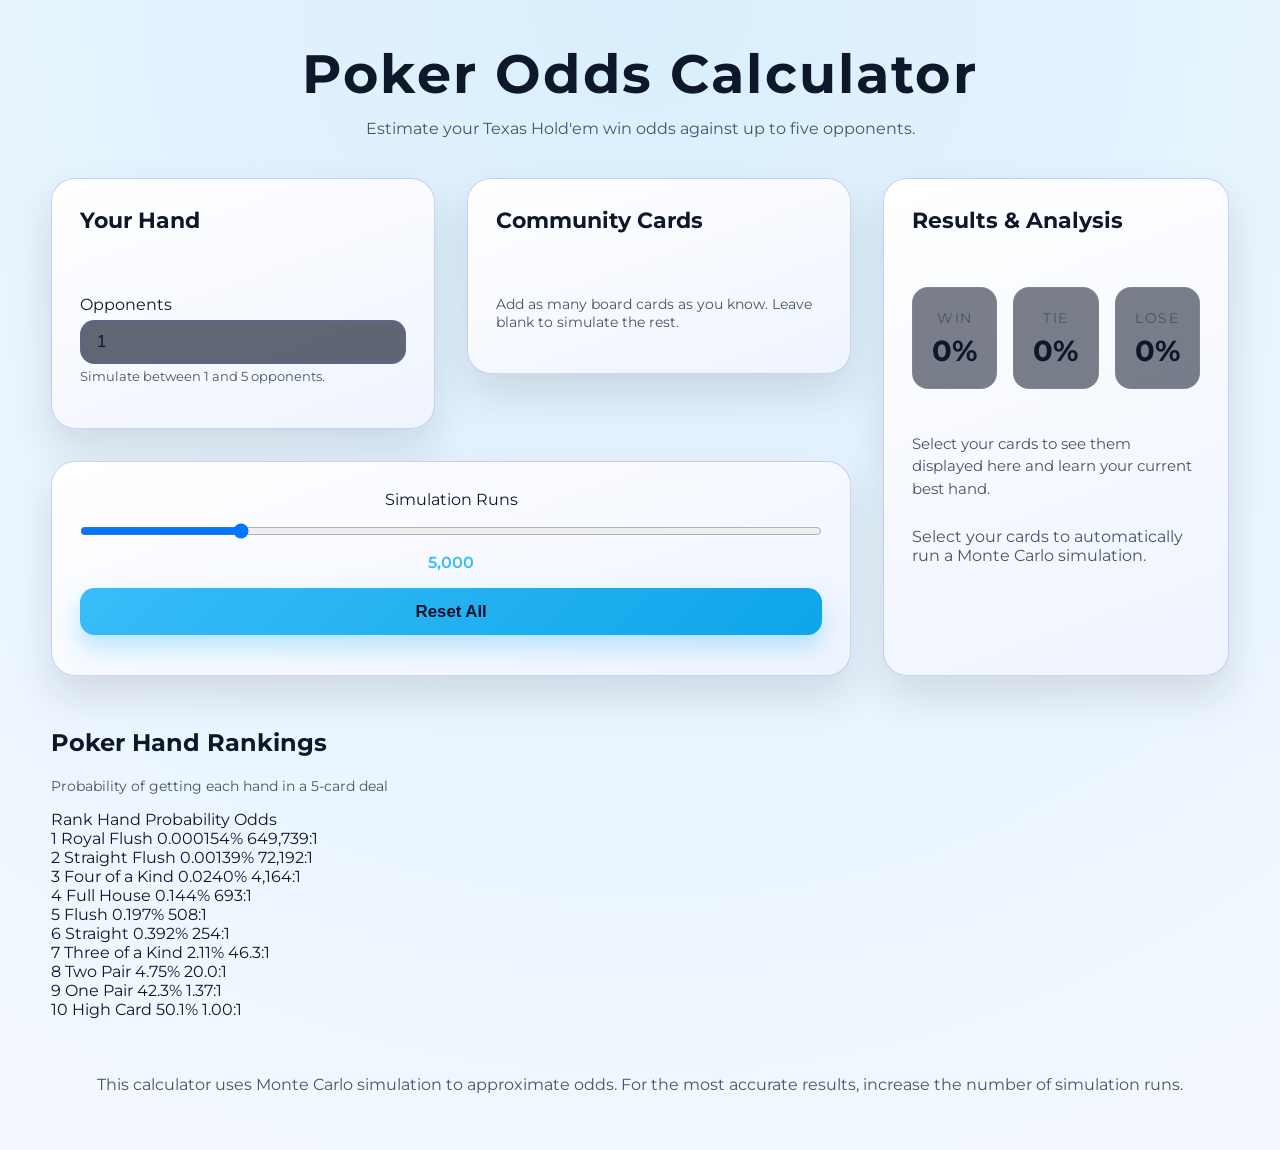
==== commit 8c02b901: "Update index.html" ====
--- a/index.html
+++ b/index.html
@@ -19,53 +19,6 @@
     </header>
 
     <main class="app-container">
-      <section class="poker-table" aria-label="Interactive poker table">
-        <div class="table-intro">
-          <h2>Virtual Table</h2>
-          <p>Select a seat to choose cards using the interactive picker.</p>
-        </div>
-        <div class="table-felt">
-          <div class="table-row table-row--board" role="group" aria-label="Community cards">
-            <button
-              type="button"
-              class="table-card-slot"
-              data-card-slot="community-cards-1"
-            ></button>
-            <button
-              type="button"
-              class="table-card-slot"
-              data-card-slot="community-cards-2"
-            ></button>
-            <button
-              type="button"
-              class="table-card-slot"
-              data-card-slot="community-cards-3"
-            ></button>
-            <button
-              type="button"
-              class="table-card-slot"
-              data-card-slot="community-cards-4"
-            ></button>
-            <button
-              type="button"
-              class="table-card-slot"
-              data-card-slot="community-cards-5"
-            ></button>
-          </div>
-          <div class="table-row table-row--player" role="group" aria-label="Your hand">
-            <button
-              type="button"
-              class="table-card-slot"
-              data-card-slot="player-cards-1"
-            ></button>
-            <button
-              type="button"
-              class="table-card-slot"
-              data-card-slot="player-cards-2"
-            ></button>
-          </div>
-        </div>
-      </section>
 
       <section class="card-inputs card-inputs--player">
         <h2>Your Hand</h2>
@@ -119,12 +72,11 @@
           <output id="simulation-output" for="simulation-count">5,000</output>
         </div>
 
-        <button id="calculate-button" class="primary-button">Calculate Odds</button>
-        <button id="reset-button" class="secondary-button">Reset</button>
+        <button id="reset-button" class="primary-button">Reset All</button>
       </section>
 
       <section class="results" aria-live="polite">
-        <h2>Results</h2>
+        <h2>Results & Analysis</h2>
         <div class="results-grid">
           <div class="result-card">
             <span class="result-label">Win</span>
@@ -139,15 +91,112 @@
             <span class="result-value" id="loss-percentage">0%</span>
           </div>
         </div>
+        
+        <div class="hand-analysis-inline" id="hand-analysis-inline" style="display: none;">
+          <div class="analysis-grid-inline">
+            <div class="analysis-card-inline">
+              <h3>Current Hand</h3>
+              <p class="current-hand-name" id="current-hand-name">-</p>
+              <p class="current-hand-strength" id="current-hand-strength">-</p>
+            </div>
+            <div class="analysis-card-inline">
+              <h3>Hand Strength</h3>
+              <div class="strength-meter">
+                <div class="strength-bar" id="strength-bar"></div>
+                <p class="strength-text" id="strength-text">-</p>
+              </div>
+            </div>
+            <div class="analysis-card-inline">
+              <h3>Improvement Odds</h3>
+              <div class="improvement-list" id="improvement-list">
+                <p class="helper-text">Select your cards to see improvement probabilities</p>
+              </div>
+            </div>
+          </div>
+        </div>
+
         <p class="hand-summary" id="hand-summary">
           Select your cards to see them displayed here and learn your current best hand.
         </p>
         <p class="results-meta" id="results-meta">
-          Select your cards to automatically run a Monte Carlo simulation. You can also
-          press "Calculate" to refresh on demand.
-          Provide your cards and press "Calculate" to run a Monte Carlo simulation.
+          Select your cards to automatically run a Monte Carlo simulation.
         </p>
       </section>
+
+      <section class="hand-combinations">
+        <h2>Poker Hand Rankings</h2>
+        <p class="helper-text">Probability of getting each hand in a 5-card deal</p>
+        <div class="combinations-table">
+          <div class="combination-row combination-header">
+            <span class="combination-rank">Rank</span>
+            <span class="combination-name">Hand</span>
+            <span class="combination-probability">Probability</span>
+            <span class="combination-odds">Odds</span>
+          </div>
+          <div class="combination-row" data-hand-category="8">
+            <span class="combination-rank">1</span>
+            <span class="combination-name">Royal Flush</span>
+            <span class="combination-probability">0.000154%</span>
+            <span class="combination-odds">649,739:1</span>
+          </div>
+          <div class="combination-row" data-hand-category="8">
+            <span class="combination-rank">2</span>
+            <span class="combination-name">Straight Flush</span>
+            <span class="combination-probability">0.00139%</span>
+            <span class="combination-odds">72,192:1</span>
+          </div>
+          <div class="combination-row" data-hand-category="7">
+            <span class="combination-rank">3</span>
+            <span class="combination-name">Four of a Kind</span>
+            <span class="combination-probability">0.0240%</span>
+            <span class="combination-odds">4,164:1</span>
+          </div>
+          <div class="combination-row" data-hand-category="6">
+            <span class="combination-rank">4</span>
+            <span class="combination-name">Full House</span>
+            <span class="combination-probability">0.144%</span>
+            <span class="combination-odds">693:1</span>
+          </div>
+          <div class="combination-row" data-hand-category="5">
+            <span class="combination-rank">5</span>
+            <span class="combination-name">Flush</span>
+            <span class="combination-probability">0.197%</span>
+            <span class="combination-odds">508:1</span>
+          </div>
+          <div class="combination-row" data-hand-category="4">
+            <span class="combination-rank">6</span>
+            <span class="combination-name">Straight</span>
+            <span class="combination-probability">0.392%</span>
+            <span class="combination-odds">254:1</span>
+          </div>
+          <div class="combination-row" data-hand-category="3">
+            <span class="combination-rank">7</span>
+            <span class="combination-name">Three of a Kind</span>
+            <span class="combination-probability">2.11%</span>
+            <span class="combination-odds">46.3:1</span>
+          </div>
+          <div class="combination-row" data-hand-category="2">
+            <span class="combination-rank">8</span>
+            <span class="combination-name">Two Pair</span>
+            <span class="combination-probability">4.75%</span>
+            <span class="combination-odds">20.0:1</span>
+          </div>
+          <div class="combination-row" data-hand-category="1">
+            <span class="combination-rank">9</span>
+            <span class="combination-name">One Pair</span>
+            <span class="combination-probability">42.3%</span>
+            <span class="combination-odds">1.37:1</span>
+          </div>
+          <div class="combination-row" data-hand-category="0">
+            <span class="combination-rank">10</span>
+            <span class="combination-name">High Card</span>
+            <span class="combination-probability">50.1%</span>
+            <span class="combination-odds">1.00:1</span>
+          </div>
+        </div>
+      </section>
+
+
     </main>
 
     <footer class="app-footer">
@@ -157,23 +206,7 @@
       </p>
     </footer>
 
-    <div class="card-modal" id="card-modal" aria-hidden="true" role="dialog" aria-modal="true">
-      <div class="card-modal__backdrop" data-modal-close></div>
-      <div class="card-modal__dialog" role="document">
-        <header class="card-modal__header">
-          <h3 id="card-modal-title">Choose a card</h3>
-          <p id="card-modal-subtitle">Select an available card for this position.</p>
-          <button type="button" class="card-modal__close" data-modal-close aria-label="Close picker">
-            &times;
-          </button>
-        </header>
-        <div class="card-modal__grid" id="card-choice-grid"></div>
-        <div class="card-modal__actions">
-          <button type="button" class="secondary-button" id="card-clear-button">Clear card</button>
-          <button type="button" class="secondary-button" data-modal-close>Cancel</button>
-        </div>
-      </div>
-    </div>
+
 
     <script src="script.js"></script>
   </body>
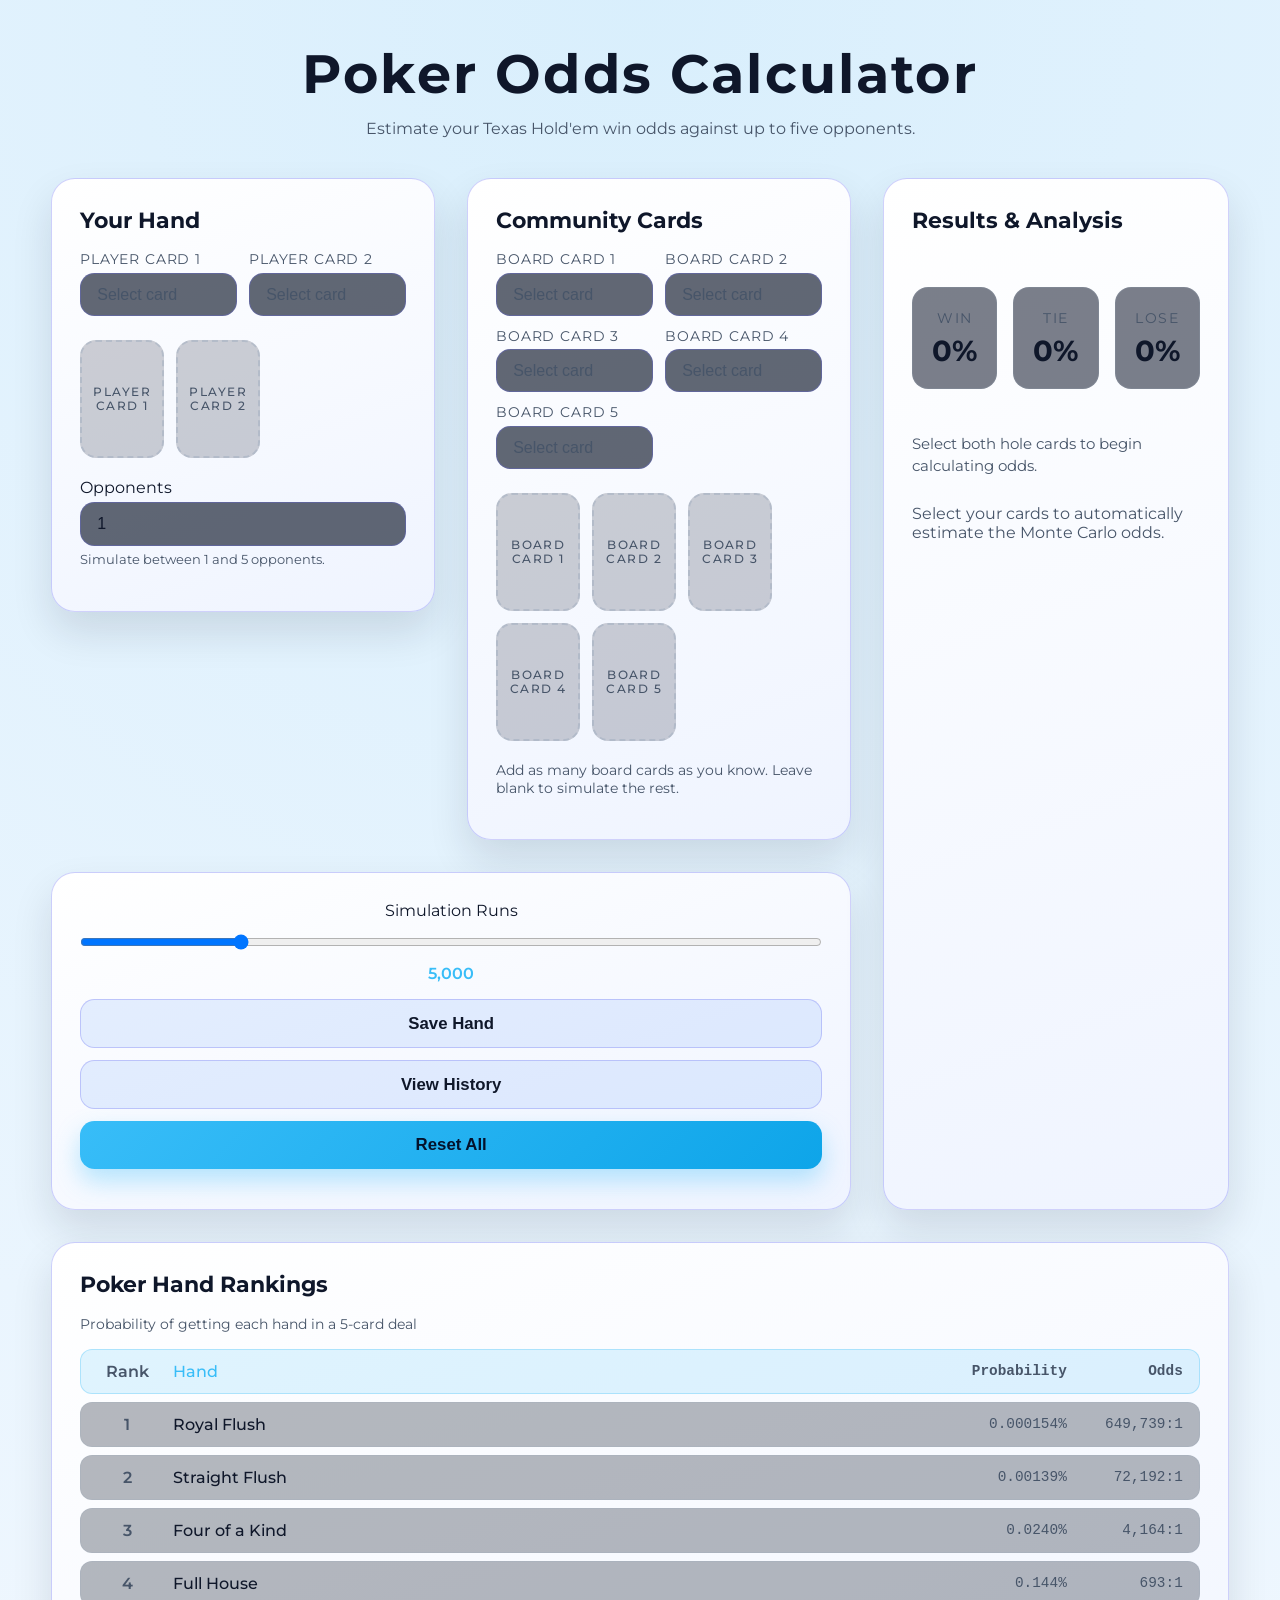
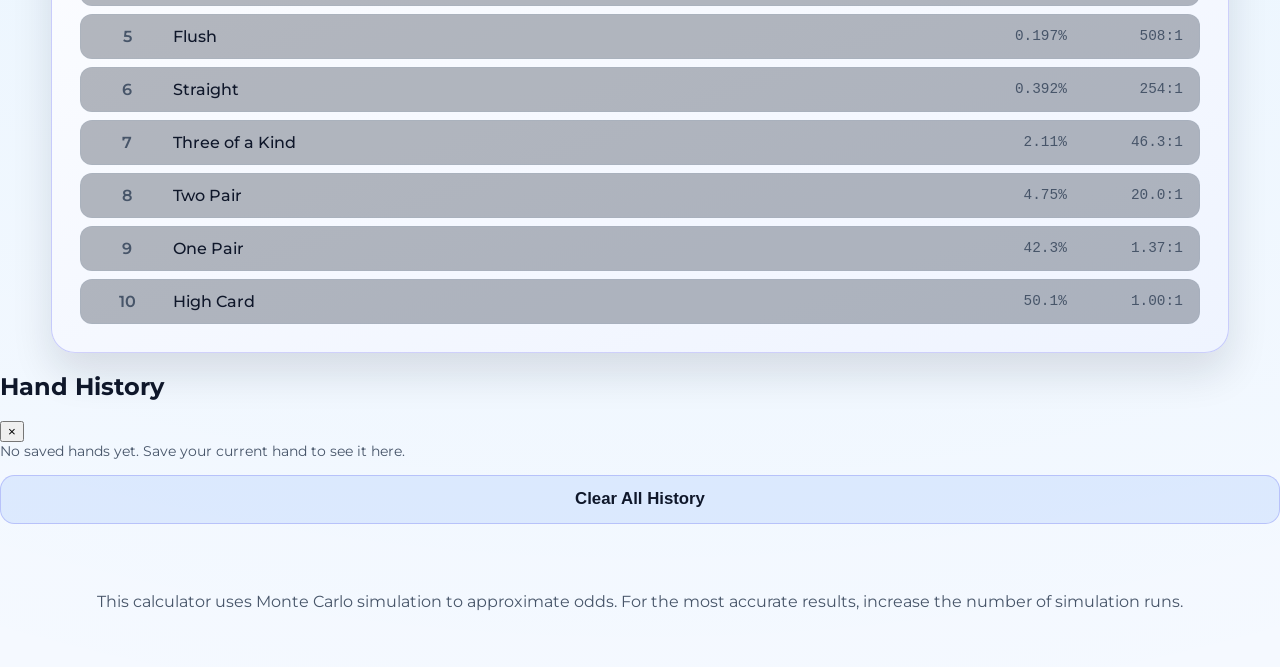
==== commit 53f99f28: "Update index.html" ====
--- a/index.html
+++ b/index.html
@@ -72,6 +72,8 @@
           <output id="simulation-output" for="simulation-count">5,000</output>
         </div>
 
+        <button id="save-hand-button" class="secondary-button">Save Hand</button>
+        <button id="view-history-button" class="secondary-button">View History</button>
         <button id="reset-button" class="primary-button">Reset All</button>
       </section>
 
@@ -199,6 +201,22 @@
 
     </main>
 
+    <!-- Hand History Modal -->
+    <div class="history-modal-overlay" id="history-modal">
+      <div class="history-modal-content">
+        <div class="history-modal-header">
+          <h2>Hand History</h2>
+          <button class="history-modal-close" aria-label="Close">&times;</button>
+        </div>
+        <div class="history-modal-body" id="history-modal-body">
+          <p class="helper-text">No saved hands yet. Save your current hand to see it here.</p>
+        </div>
+        <div class="history-modal-footer">
+          <button id="clear-history-button" class="secondary-button">Clear All History</button>
+        </div>
+      </div>
+    </div>
+
     <footer class="app-footer">
       <p>
         This calculator uses Monte Carlo simulation to approximate odds. For the most
--- a/styles.css
+++ b/styles.css
@@ -9,15 +9,13 @@
   --accent-strong: #0ea5e9;
   --text: #f8fafc;
   --text-muted: #cbd5f5;
-  --card-red: #f87171;
-  --card-black: #1f2937;
+  --card-red: #dc2626;
+  --card-black: #000000;
+  --select-card-black: #f8fafc;
   --border: rgba(148, 163, 184, 0.3);
   --shadow: rgba(15, 23, 42, 0.4);
-  --card-surface: linear-gradient(145deg, #ffffff, #e2e8f0);
-  --card-outline: rgba(15, 23, 42, 0.16);
-  --card-black: #f8fafc;
-  --border: rgba(148, 163, 184, 0.3);
-  --shadow: rgba(15, 23, 42, 0.4);
+  --card-surface: linear-gradient(145deg, #ffffff, #f1f5f9);
+  --card-outline: rgba(15, 23, 42, 0.2);
 }
 
 * {
@@ -60,80 +58,7 @@
   align-items: start;
 }
 
-.poker-table {
-  grid-column: 1 / -1;
-  display: grid;
-  gap: 1.5rem;
-  background: linear-gradient(160deg, rgba(15, 23, 42, 0.8), rgba(17, 28, 52, 0.9));
-  border-radius: 1.75rem;
-  padding: clamp(1.5rem, 2vw + 1rem, 2.5rem);
-  box-shadow: 0 20px 40px var(--shadow);
-  border: 1px solid rgba(148, 163, 184, 0.25);
-}
-
-.table-intro h2 {
-  margin: 0;
-  font-size: clamp(1.5rem, 1.5vw + 1rem, 2.1rem);
-}
-
-.table-intro p {
-  margin: 0.5rem 0 0;
-  color: var(--text-muted);
-}
-
-.table-felt {
-  background: radial-gradient(circle at 30% 20%, rgba(56, 189, 248, 0.2), transparent),
-    radial-gradient(circle at 70% 80%, rgba(96, 165, 250, 0.18), transparent),
-    rgba(15, 23, 42, 0.8);
-  border-radius: 2.5rem;
-  padding: clamp(1.5rem, 2vw + 1rem, 2.75rem);
-  border: 2px solid rgba(148, 163, 184, 0.35);
-  display: grid;
-  gap: clamp(1.25rem, 2vw, 2.25rem);
-  position: relative;
-}
-
-.table-row {
-  display: flex;
-  justify-content: center;
-  gap: clamp(0.75rem, 2vw, 1.5rem);
-  flex-wrap: wrap;
-}
-
-.table-row--player {
-  margin-top: clamp(0.5rem, 1vw, 1rem);
-}
-
-.table-card-slot {
-  background: none;
-  border: none;
-  padding: 0;
-  cursor: pointer;
-  display: inline-flex;
-  border-radius: 1rem;
-  transition: transform 0.2s ease, box-shadow 0.2s ease;
-}
-
-.table-card-slot:focus-visible {
-  outline: none;
-  box-shadow: 0 0 0 3px rgba(56, 189, 248, 0.6);
-}
-
-.table-card-slot:hover .card-visual {
-  transform: translateY(-3px);
-}
-
-.table-card-slot .card-visual {
-  width: clamp(78px, 6vw, 96px);
-  height: clamp(110px, 7.5vw, 134px);
-  width: clamp(76px, 6vw, 92px);
-  height: clamp(108px, 7.5vw, 128px);
-}
-
-.table-card-slot .card-visual.card-empty {
-  background: rgba(15, 23, 42, 0.55);
-  border-style: dashed;
-}
+
 
 .card-inputs,
 .controls,
@@ -180,17 +105,17 @@
 }
 
 .card-visual {
-  width: 74px;
-  height: 104px;
+  width: 84px;
+  height: 118px;
   border-radius: 1rem;
   border: 2px solid var(--card-outline);
   background: var(--card-surface);
   display: flex;
   flex-direction: column;
   justify-content: space-between;
-  padding: 0.55rem 0.65rem;
+  padding: 0.65rem 0.75rem;
   color: var(--card-black);
-  box-shadow: 0 10px 18px rgba(15, 23, 42, 0.35), inset 0 0 0 1px rgba(255, 255, 255, 0.6);
+  box-shadow: 0 8px 16px rgba(15, 23, 42, 0.25), inset 0 1px 0 rgba(255, 255, 255, 0.8);
   position: relative;
   transition: transform 0.2s ease, box-shadow 0.2s ease;
 }
@@ -201,16 +126,20 @@
   inset: 0.35rem;
   border-radius: 0.75rem;
   pointer-events: none;
-  border: 1px solid rgba(148, 163, 184, 0.25);
+  border: 1px solid rgba(148, 163, 184, 0.15);
 }
 
 .card-visual:not(.card-empty):hover {
-  transform: translateY(-4px);
-  box-shadow: 0 16px 26px rgba(15, 23, 42, 0.4), inset 0 0 0 1px rgba(255, 255, 255, 0.6);
+  transform: translateY(-2px);
+  box-shadow: 0 12px 24px rgba(15, 23, 42, 0.35), inset 0 1px 0 rgba(255, 255, 255, 0.9);
 }
 
 .card-visual.card-red {
   color: var(--card-red);
+}
+
+.card-visual.card-black {
+  color: var(--card-black);
 }
 
 .card-visual .card-rank,
@@ -246,19 +175,13 @@
 }
 
 .card-suit--large {
-  font-size: 2.6rem;
+  font-size: 2.8rem;
 }
 
 .card-visual.card-empty {
-  justify-content: flex-end;
-  align-items: stretch;
-  padding: 0;
-  background: var(--card-surface);
-  border-color: rgba(148, 163, 184, 0.55);
-  box-shadow: 0 18px 26px rgba(15, 23, 42, 0.4), inset 0 0 0 1px rgba(255, 255, 255, 0.55);
-  overflow: hidden;
   justify-content: center;
   align-items: center;
+  padding: 0;
   background: rgba(15, 23, 42, 0.2);
   border: 2px dashed rgba(148, 163, 184, 0.4);
   color: var(--text-muted);
@@ -274,13 +197,8 @@
   letter-spacing: 0.12em;
   text-transform: uppercase;
   text-align: center;
-  background: rgba(15, 23, 42, 0.85);
-  color: var(--text);
-  padding: 0.35rem 0.45rem;
-  margin: 0.4rem;
-  border-radius: 0.6rem;
-  box-shadow: 0 8px 14px rgba(15, 23, 42, 0.45);
-  z-index: 2;
+  color: var(--text-muted);
+  font-weight: 500;
 }
 
 .card-back {
@@ -325,193 +243,17 @@
 }
 
 .card-rank {
-  font-size: 1.05rem;
-  font-size: 0.78rem;
-  letter-spacing: 0.08em;
-  text-transform: uppercase;
-  text-align: center;
-}
-
-.card-rank {
-  font-size: 1.05rem;
-  width: 68px;
-  height: 94px;
-  border-radius: 0.9rem;
-  border: 1px solid rgba(148, 163, 184, 0.4);
-  background: linear-gradient(145deg, rgba(15, 23, 42, 0.95), rgba(17, 25, 40, 0.9));
-  display: flex;
-  flex-direction: column;
-  align-items: center;
-  justify-content: center;
-  gap: 0.2rem;
-  box-shadow: inset 0 1px 0 rgba(255, 255, 255, 0.06), 0 8px 18px var(--shadow);
-  font-weight: 600;
-  color: var(--text);
-  transition: transform 0.2s ease, box-shadow 0.2s ease;
-}
-
-.card-visual:not(.card-empty):hover {
-  transform: translateY(-2px);
-  box-shadow: inset 0 1px 0 rgba(255, 255, 255, 0.1), 0 12px 26px var(--shadow);
-}
-
-.card-visual.card-red .card-rank,
-.card-visual.card-red .card-suit {
-  color: var(--card-red);
-  color: #f87171;
-}
-
-.card-empty {
-  background: rgba(15, 23, 42, 0.4);
-  border: 1px dashed rgba(148, 163, 184, 0.45);
-  color: var(--text-muted);
-}
-
-.card-slot {
-  font-size: 0.7rem;
-  text-transform: uppercase;
-  letter-spacing: 0.08em;
-  text-align: center;
-  padding: 0 0.5rem;
-}
-
-.card-rank {
-  font-size: 1.8rem;
+  font-size: 1rem;
+  font-weight: 700;
   line-height: 1;
 }
 
 .card-suit {
   font-size: 1.1rem;
-  font-size: 1.35rem;
   line-height: 1;
 }
 
-.card-modal {
-  position: fixed;
-  inset: 0;
-  display: none;
-  align-items: center;
-  justify-content: center;
-  padding: 1.5rem;
-  z-index: 1000;
-}
-
-.card-modal.is-open {
-  display: flex;
-}
-
-.card-modal__backdrop {
-  position: absolute;
-  inset: 0;
-  background: rgba(8, 15, 30, 0.8);
-  backdrop-filter: blur(6px);
-}
-
-.card-modal__dialog {
-  position: relative;
-  background: linear-gradient(165deg, rgba(17, 27, 45, 0.98), rgba(11, 17, 30, 0.92));
-  border-radius: 1.5rem;
-  padding: clamp(1.5rem, 2vw + 1rem, 2.5rem);
-  border: 1px solid rgba(148, 163, 184, 0.35);
-  box-shadow: 0 20px 60px rgba(8, 15, 30, 0.8);
-  width: min(640px, 94vw);
-  max-height: 90vh;
-  display: flex;
-  flex-direction: column;
-  gap: 1.25rem;
-}
-
-.card-modal__header {
-  display: flex;
-  flex-direction: column;
-  gap: 0.35rem;
-}
-
-.card-modal__header h3 {
-  margin: 0;
-  font-size: 1.5rem;
-}
-
-.card-modal__header p {
-  margin: 0;
-  color: var(--text-muted);
-  font-size: 0.95rem;
-}
-
-.card-modal__close {
-  position: absolute;
-  top: 1rem;
-  right: 1rem;
-  width: 2.25rem;
-  height: 2.25rem;
-  border-radius: 50%;
-  border: none;
-  background: rgba(148, 163, 184, 0.15);
-  color: var(--text);
-  font-size: 1.5rem;
-  cursor: pointer;
-  transition: background 0.2s ease, transform 0.2s ease;
-}
-
-.card-modal__close:hover {
-  background: rgba(56, 189, 248, 0.25);
-  transform: rotate(90deg);
-}
-
-.card-modal__grid {
-  display: grid;
-  grid-template-columns: repeat(auto-fit, minmax(88px, 1fr));
-  gap: 0.75rem;
-  overflow-y: auto;
-  padding-right: 0.35rem;
-}
-
-.card-choice {
-  background: none;
-  border: none;
-  padding: 0;
-  cursor: pointer;
-  border-radius: 1rem;
-  transition: transform 0.2s ease, box-shadow 0.2s ease;
-}
-
-.card-choice:focus-visible {
-  outline: none;
-  box-shadow: 0 0 0 3px rgba(56, 189, 248, 0.6);
-}
-
-.card-choice:hover .card-visual {
-  transform: translateY(-3px);
-}
-
-.card-choice[disabled] {
-  cursor: not-allowed;
-  opacity: 0.4;
-}
-
-.card-choice.selected .card-visual {
-  box-shadow: 0 0 0 3px rgba(56, 189, 248, 0.5), 0 12px 24px var(--shadow);
-}
-
-.card-choice .card-visual {
-  width: 72px;
-  height: 100px;
-}
-
-.card-modal__actions {
-  display: flex;
-  justify-content: flex-end;
-  gap: 0.75rem;
-  flex-wrap: wrap;
-}
-
-.card-modal__actions .secondary-button {
-  min-width: 120px;
-}
-
-body.modal-open {
-  overflow: hidden;
-}
+
 
 select,
 input[type='number'] {
@@ -686,6 +428,177 @@
   color: #fca5a5;
 }
 
+.hand-combinations {
+  background: linear-gradient(160deg, var(--surface), var(--surface-alt));
+  border-radius: 1.5rem;
+  padding: 1.75rem;
+  box-shadow: 0 20px 40px var(--shadow);
+  border: 1px solid var(--border);
+  grid-column: 1 / -1;
+}
+
+.hand-combinations h2 {
+  margin-top: 0;
+  font-size: 1.35rem;
+}
+
+.combinations-table {
+  display: grid;
+  gap: 0.5rem;
+  margin-top: 1rem;
+}
+
+.combination-row {
+  display: grid;
+  grid-template-columns: 60px 1fr 120px 100px;
+  gap: 1rem;
+  padding: 0.75rem 1rem;
+  border-radius: 0.75rem;
+  transition: all 0.2s ease;
+  align-items: center;
+}
+
+.combination-header {
+  background: rgba(56, 189, 248, 0.15);
+  border: 1px solid rgba(56, 189, 248, 0.3);
+  font-weight: 600;
+  color: var(--accent);
+}
+
+.combination-row:not(.combination-header) {
+  background: rgba(15, 23, 42, 0.3);
+  border: 1px solid rgba(148, 163, 184, 0.2);
+}
+
+.combination-row:not(.combination-header):hover {
+  background: rgba(15, 23, 42, 0.5);
+  transform: translateY(-1px);
+}
+
+.combination-row.current-hand {
+  background: rgba(56, 189, 248, 0.2);
+  border: 1px solid rgba(56, 189, 248, 0.5);
+  box-shadow: 0 0 0 2px rgba(56, 189, 248, 0.3);
+}
+
+.combination-rank {
+  font-weight: 600;
+  text-align: center;
+  color: var(--text-muted);
+}
+
+.combination-name {
+  font-weight: 500;
+}
+
+.combination-probability,
+.combination-odds {
+  font-family: 'Courier New', monospace;
+  font-size: 0.9rem;
+  text-align: right;
+  color: var(--text-muted);
+}
+
+.current-hand .combination-rank,
+.current-hand .combination-name,
+.current-hand .combination-probability,
+.current-hand .combination-odds {
+  color: var(--text);
+}
+
+.hand-analysis-inline {
+  margin: 1.5rem 0;
+  padding: 1.25rem;
+  background: rgba(15, 23, 42, 0.2);
+  border: 1px solid rgba(148, 163, 184, 0.2);
+  border-radius: 1rem;
+}
+
+.analysis-grid-inline {
+  display: grid;
+  grid-template-columns: repeat(auto-fit, minmax(200px, 1fr));
+  gap: 1rem;
+}
+
+.analysis-card-inline {
+  background: rgba(15, 23, 42, 0.3);
+  border: 1px solid rgba(148, 163, 184, 0.15);
+  border-radius: 0.75rem;
+  padding: 1rem;
+}
+
+.analysis-card-inline h3 {
+  margin: 0 0 0.75rem 0;
+  font-size: 1rem;
+  color: var(--accent);
+}
+
+.current-hand-name {
+  font-size: 1.2rem;
+  font-weight: 600;
+  margin: 0 0 0.5rem 0;
+  color: var(--text);
+}
+
+.current-hand-strength {
+  margin: 0;
+  color: var(--text-muted);
+  font-size: 0.9rem;
+}
+
+.improvement-list {
+  display: flex;
+  flex-direction: column;
+  gap: 0.5rem;
+}
+
+.improvement-item {
+  display: flex;
+  justify-content: space-between;
+  align-items: center;
+  padding: 0.5rem 0;
+  border-bottom: 1px solid rgba(148, 163, 184, 0.1);
+}
+
+.improvement-item:last-child {
+  border-bottom: none;
+}
+
+.improvement-name {
+  font-size: 0.9rem;
+  color: var(--text);
+}
+
+.improvement-odds {
+  font-size: 0.85rem;
+  color: var(--text-muted);
+  font-family: 'Courier New', monospace;
+}
+
+.strength-meter {
+  position: relative;
+  background: rgba(15, 23, 42, 0.5);
+  border-radius: 1rem;
+  height: 2rem;
+  overflow: hidden;
+  margin-bottom: 1rem;
+}
+
+.strength-bar {
+  height: 100%;
+  background: linear-gradient(90deg, #dc2626, #f59e0b, #10b981);
+  border-radius: 1rem;
+  transition: width 0.5s ease;
+  width: 0%;
+}
+
+.strength-text {
+  text-align: center;
+  margin: 0;
+  font-size: 0.9rem;
+  color: var(--text-muted);
+}
+
 .app-footer {
   margin-top: auto;
   color: var(--text-muted);
@@ -703,6 +616,19 @@
   }
 }
 
+@media (max-width: 768px) {
+  .combination-row {
+    grid-template-columns: 50px 1fr 100px 80px;
+    gap: 0.5rem;
+    padding: 0.5rem 0.75rem;
+  }
+
+  .combination-probability,
+  .combination-odds {
+    font-size: 0.8rem;
+  }
+}
+
 @media (max-width: 520px) {
   body {
     font-size: 15px;
@@ -719,6 +645,24 @@
 
   .results-grid {
     grid-template-columns: 1fr;
+  }
+
+  .combination-row {
+    grid-template-columns: 40px 1fr 90px;
+    gap: 0.5rem;
+  }
+
+  .combination-odds {
+    display: none;
+  }
+
+  .analysis-grid-inline {
+    grid-template-columns: 1fr;
+    gap: 0.75rem;
+  }
+
+  .analysis-card-inline {
+    padding: 0.75rem;
   }
 }
 
